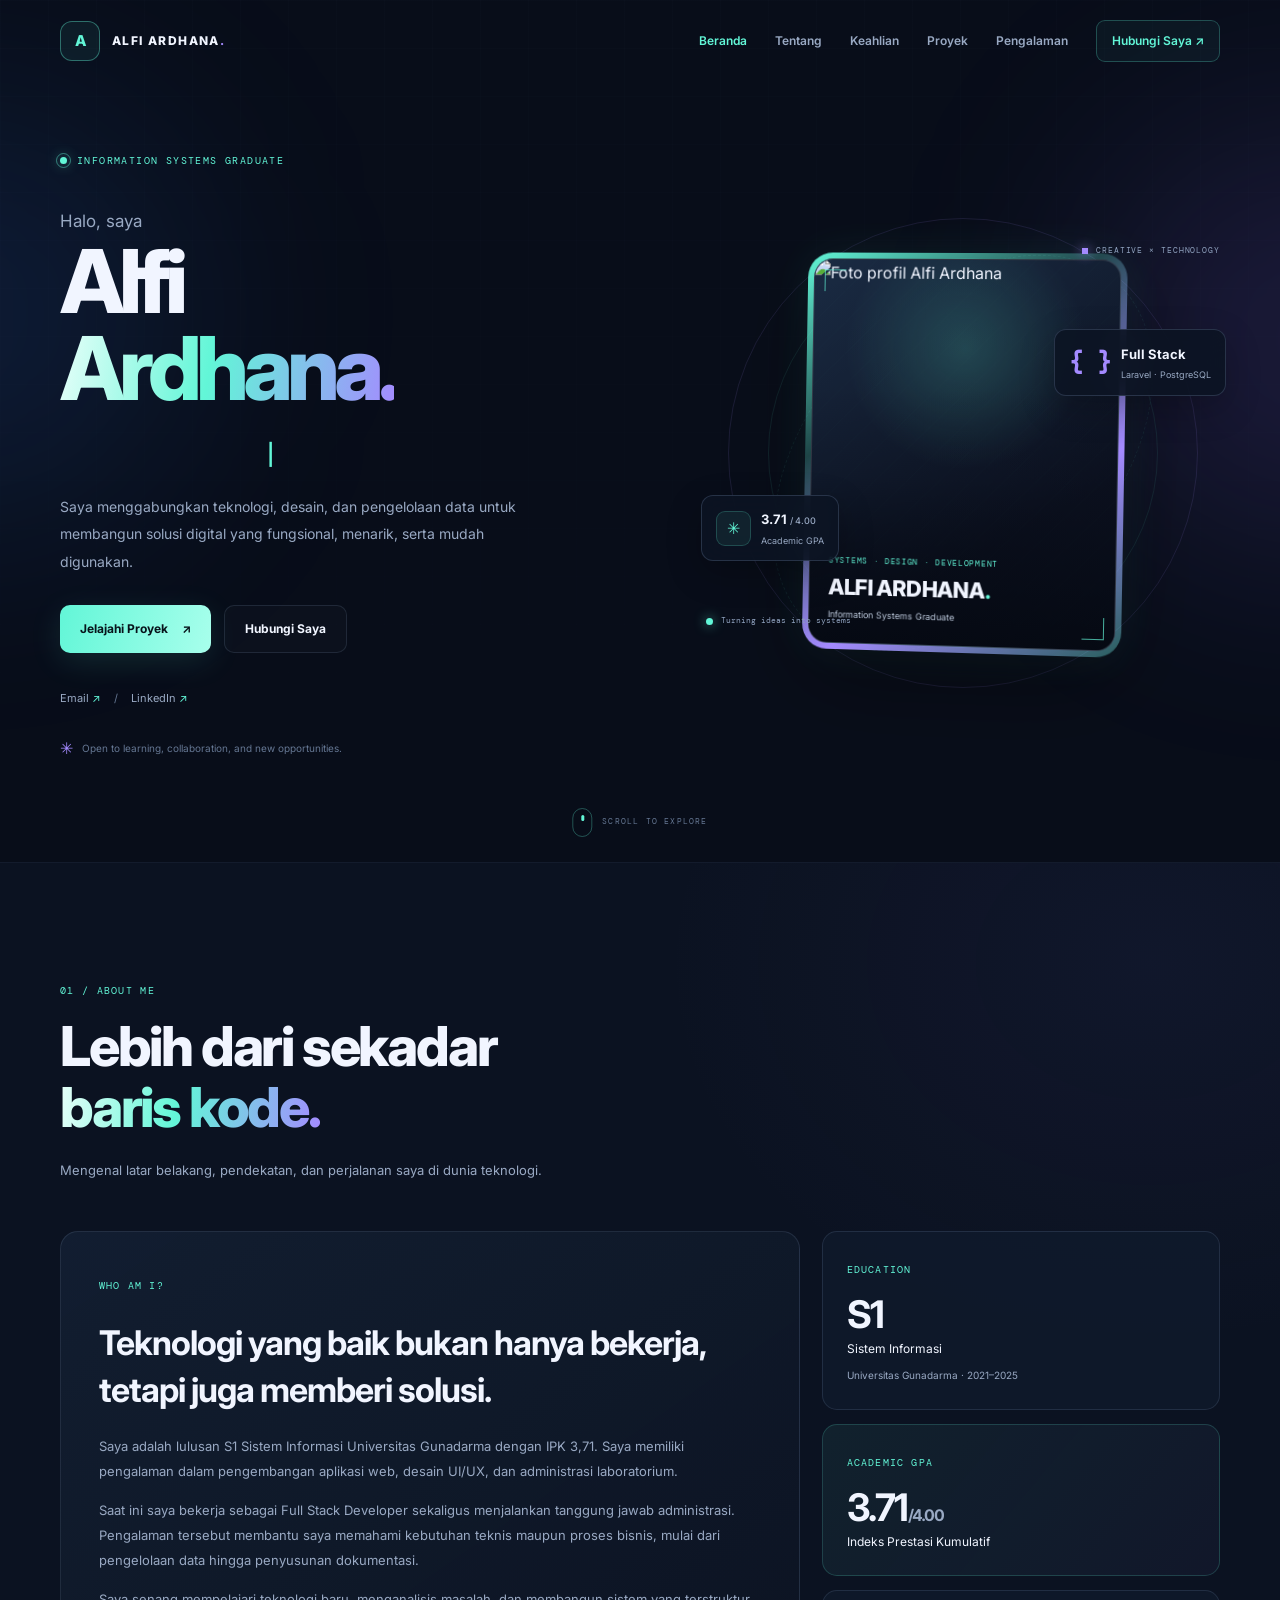
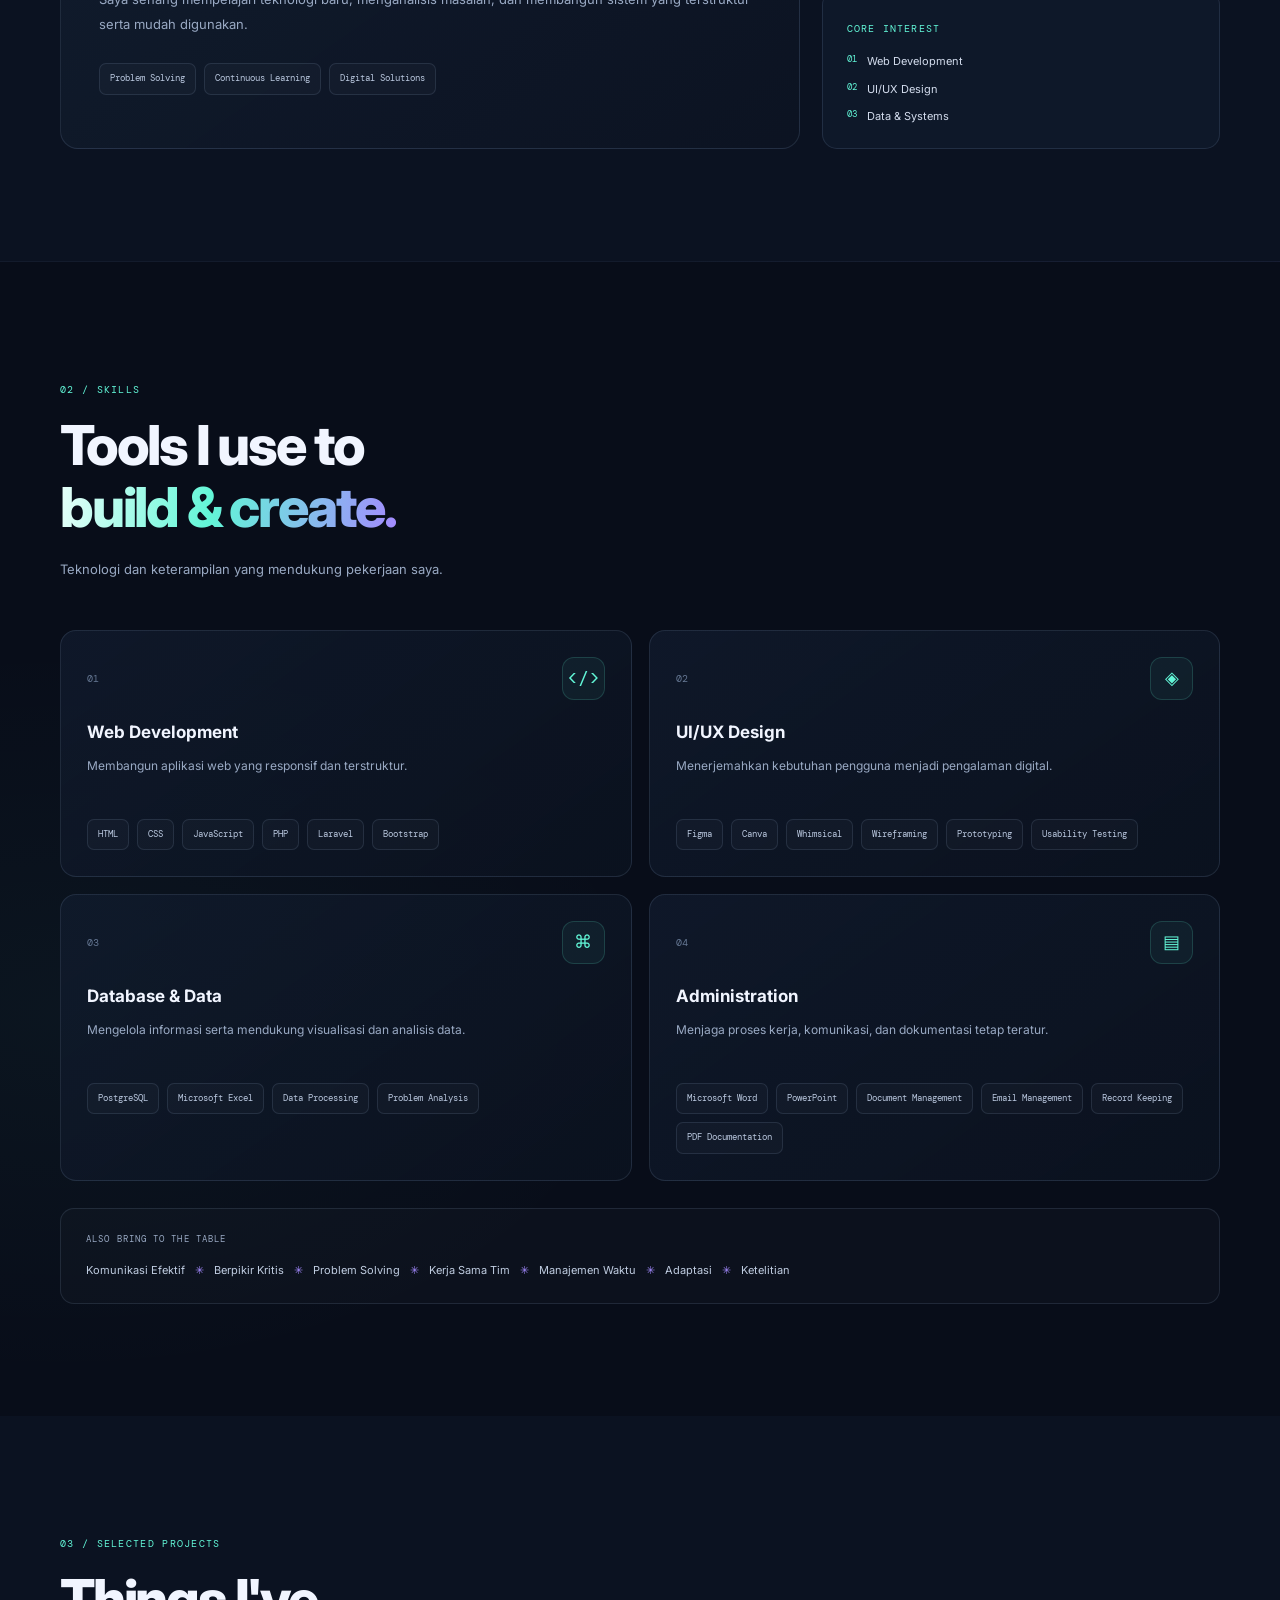
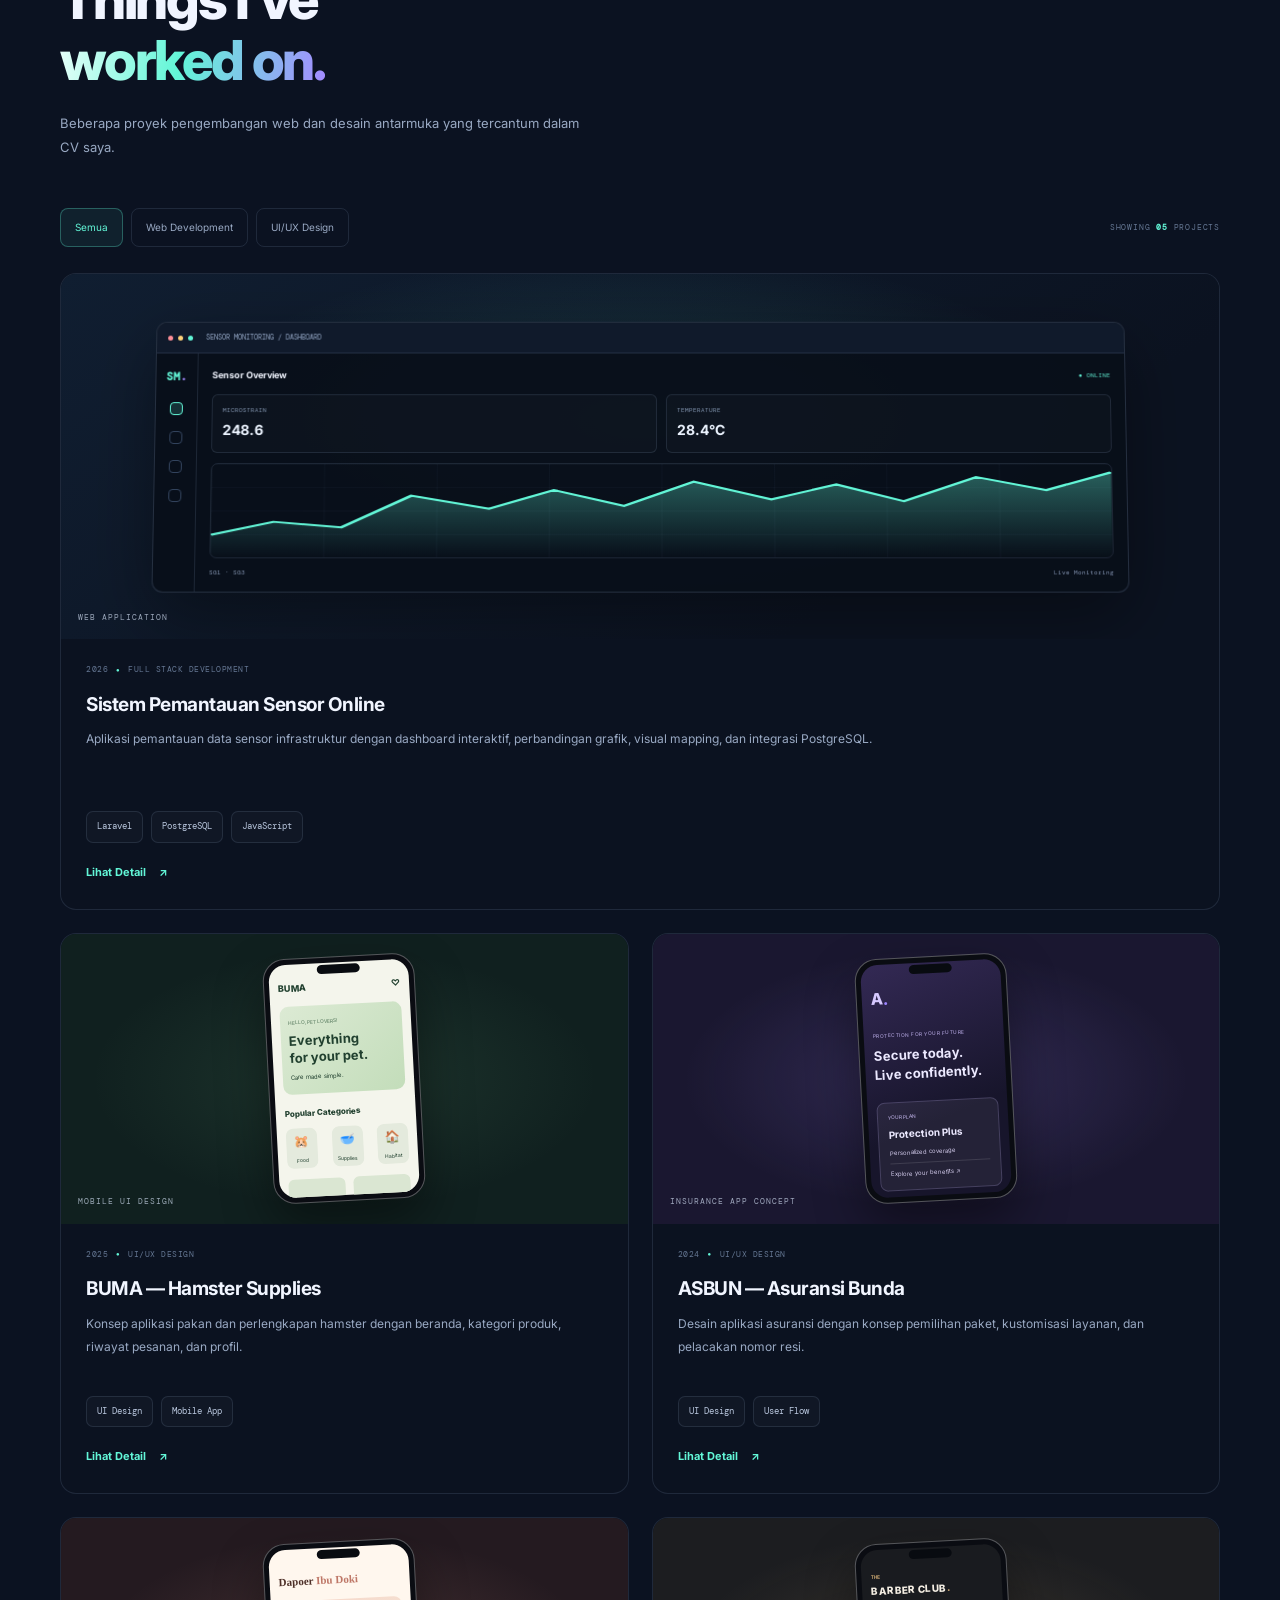
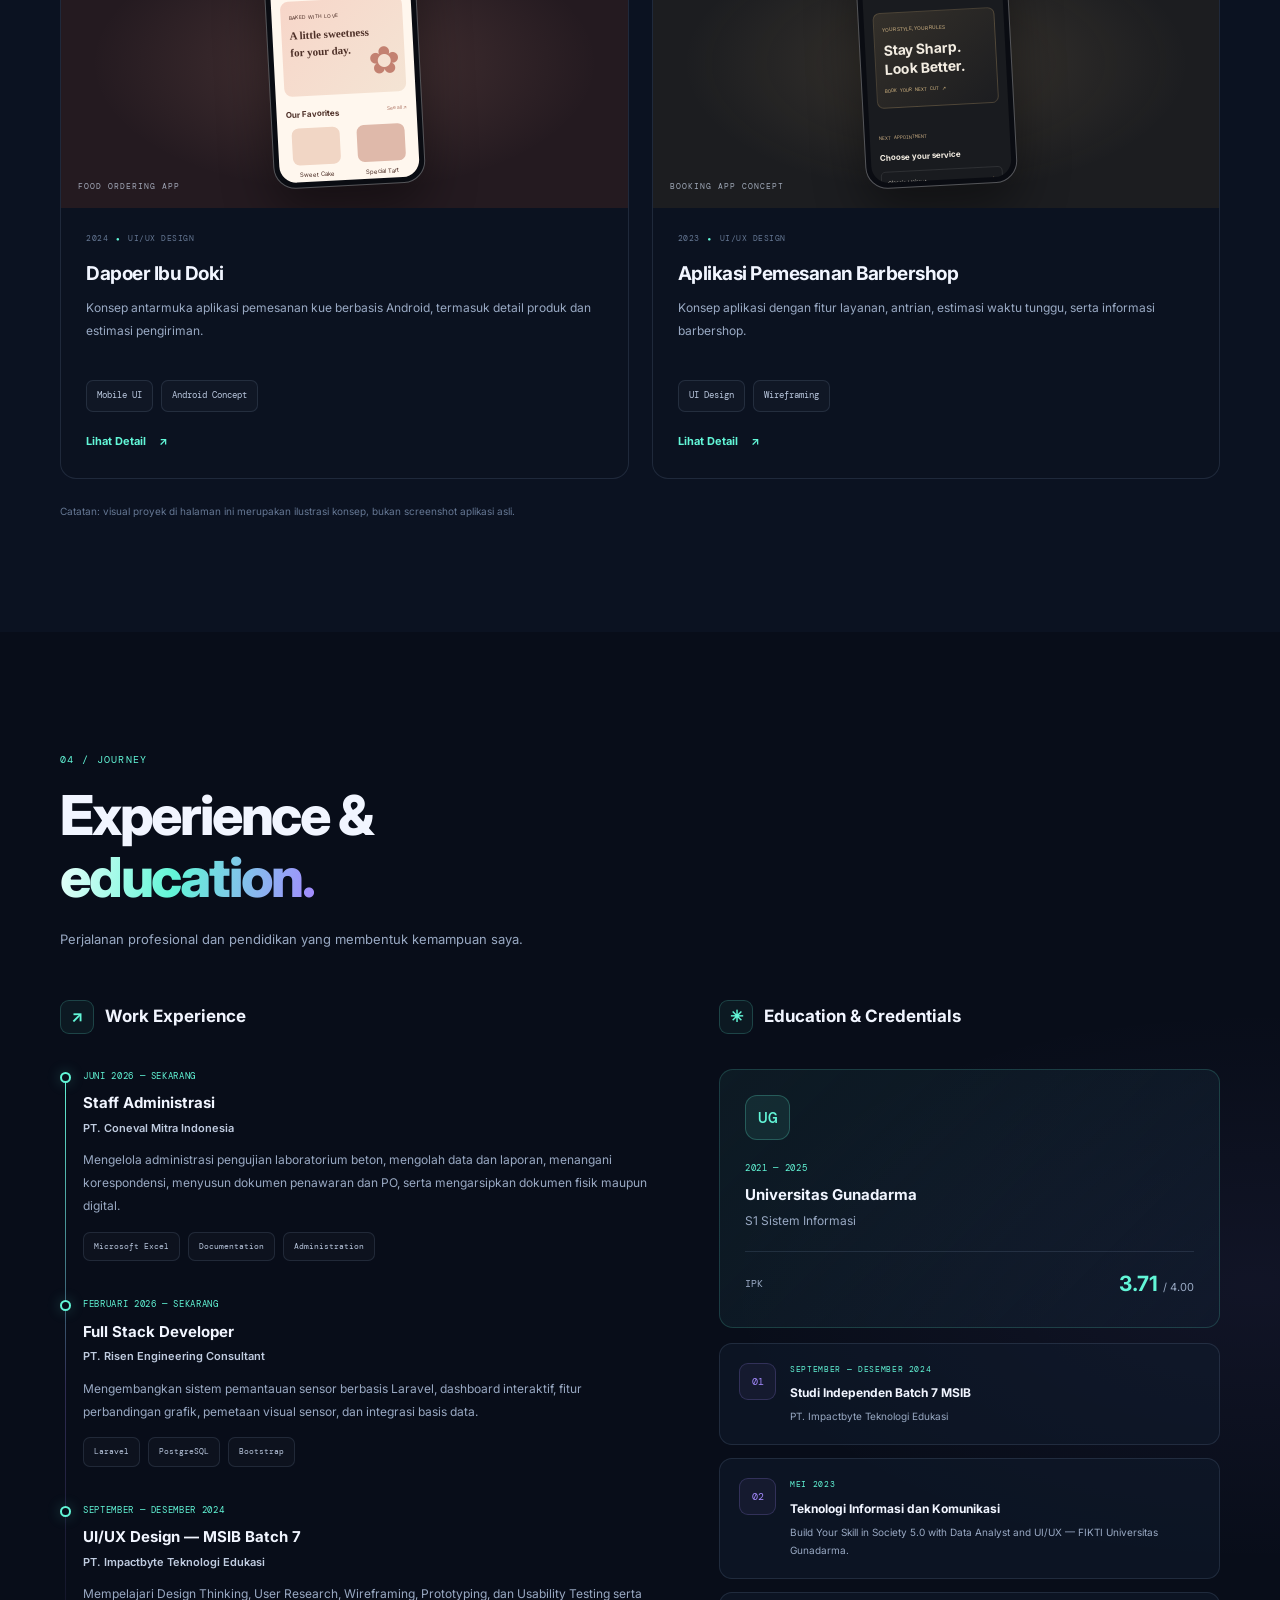
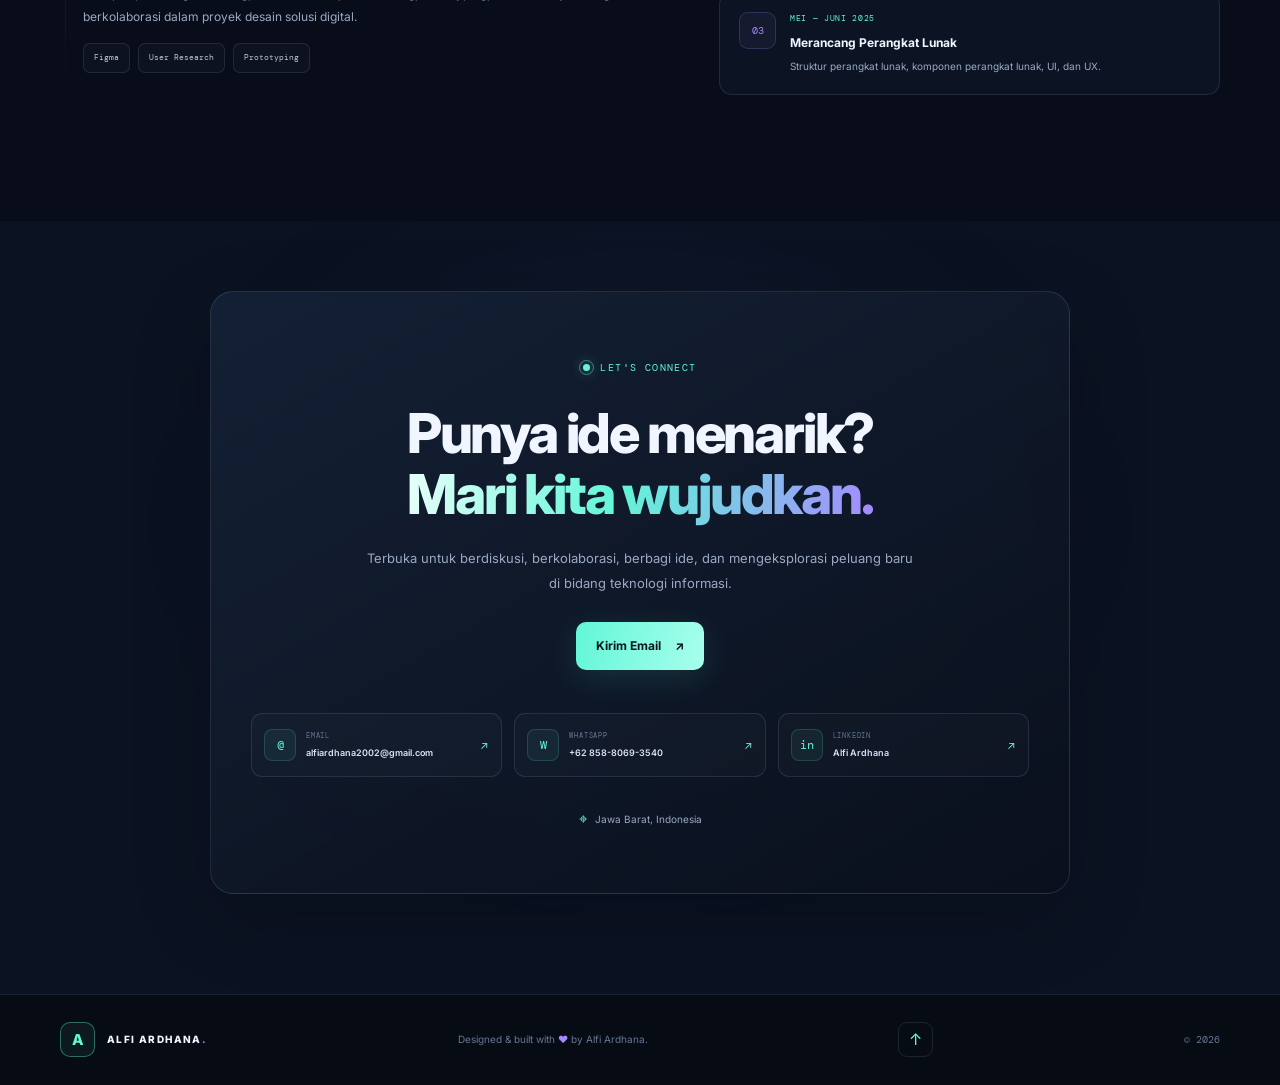
==== index.html @ 9b451cb2 "Add files via upload" ====
<!DOCTYPE html>
<html lang="id">
<head>
  <meta charset="UTF-8">
  <meta name="viewport" content="width=device-width, initial-scale=1.0">
  <meta name="theme-color" content="#080d19">
  <meta name="description" content="Portofolio Alfi Ardhana — Full Stack Developer, UI/UX Designer, dan lulusan Sistem Informasi Universitas Gunadarma.">

  <title>Alfi Ardhana | Portfolio</title>

  <link rel="preconnect" href="https://fonts.googleapis.com">
  <link rel="preconnect" href="https://fonts.gstatic.com" crossorigin>
  <link href="https://fonts.googleapis.com/css2?family=DM+Mono:wght@400;500&family=Inter:wght@400;500;600;700;800&display=swap" rel="stylesheet">

  <link rel="stylesheet" href="style.css">
  <script src="script.js" defer></script>
</head>

<body>

  <div class="scroll-progress" id="scrollProgress"></div>

  <!-- NAVIGATION -->
  <header class="site-header">
    <div class="container nav-container">

      <a href="#home" class="brand" aria-label="Alfi Ardhana, beranda">
        <span class="brand-mark">A</span>
        <span class="brand-name">ALFI ARDHANA<span class="brand-dot">.</span></span>
      </a>

      <button
        type="button"
        class="menu-toggle"
        id="menuToggle"
        aria-label="Buka menu navigasi"
        aria-expanded="false"
        aria-controls="navLinks"
      >
        <span></span>
        <span></span>
        <span></span>
      </button>

      <nav class="nav-links" id="navLinks" aria-label="Navigasi utama">
        <a href="#home" class="active">Beranda</a>
        <a href="#about">Tentang</a>
        <a href="#skills">Keahlian</a>
        <a href="#projects">Proyek</a>
        <a href="#experience">Pengalaman</a>
        <a href="#contact" class="nav-contact">Hubungi Saya ↗</a>
      </nav>

    </div>
  </header>

  <main>

    <!-- HERO -->
    <section class="hero section" id="home">
      <div class="hero-grid-bg"></div>
      <div class="hero-glow hero-glow-one"></div>
      <div class="hero-glow hero-glow-two"></div>

      <div class="container hero-container">

        <div class="hero-copy reveal">

          <div class="eyebrow">
            <span class="status-dot"></span>
            <span>INFORMATION SYSTEMS GRADUATE</span>
          </div>

          <p class="hero-greeting">Halo, saya</p>

          <h1>
            Alfi<br>
            <span class="gradient-text">Ardhana.</span>
          </h1>

          <h2 class="hero-role">
            <span id="roleText">Full Stack Developer</span>
            <span class="typing-cursor">|</span>
          </h2>

          <p class="hero-description">
            Saya menggabungkan teknologi, desain, dan pengelolaan data
            untuk membangun solusi digital yang fungsional, menarik,
            serta mudah digunakan.
          </p>

          <div class="hero-actions">
            <a href="#projects" class="btn btn-primary">
              Jelajahi Proyek <span>↗</span>
            </a>

            <a href="#contact" class="btn btn-secondary">
              Hubungi Saya
            </a>
          </div>

          <div class="hero-socials">
            <a href="mailto:alfiardhana2002@gmail.com">
              Email <span>↗</span>
            </a>

            <span class="social-divider">/</span>

            <a href="https://www.linkedin.com/in/alfi-ardhana-4084b1185/"
               target="_blank" rel="noopener noreferrer">
              LinkedIn <span>↗</span>
            </a>
          </div>

          <p class="hero-note">
            <span class="note-icon">✳</span>
            Open to learning, collaboration, and new opportunities.
          </p>

        </div>

        <!-- FOTO PROFIL -->
        <div class="hero-visual reveal reveal-delay">

          <div class="orbit orbit-one"></div>
          <div class="orbit orbit-two"></div>
          <div class="orbit orbit-three"></div>

          <div class="visual-label label-top">
            <span class="label-square"></span>
            CREATIVE × TECHNOLOGY
          </div>

          
<div class="profile-photo-frame">
  <div class="profile-photo-stage">

    <img
      src="images/alfi.png"
      alt="Foto profil Alfi Ardhana"
      class="profile-photo"
      id="profilePhoto"
    >

    <div class="photo-grid-overlay"></div>
    <div class="photo-shade"></div>

    <div class="photo-caption">
      <span class="photo-kicker">
        SYSTEMS · DESIGN · DEVELOPMENT
      </span>

      <h2>ALFI ARDHANA<span>.</span></h2>
      <p>Information Systems Graduate</p>
    </div>

    <div class="photo-corner corner-top-left"></div>
    <div class="photo-corner corner-bottom-right"></div>

  </div>
</div>


          <div class="floating-card card-gpa">
            <span class="floating-icon">✳</span>
            <div>
              <strong>3.71 <small>/ 4.00</small></strong>
              <span>Academic GPA</span>
            </div>
          </div>

          <div class="floating-card card-tech">
            <span class="code-icon">{ }</span>
            <div>
              <strong>Full Stack</strong>
              <span>Laravel · PostgreSQL</span>
            </div>
          </div>

          <div class="visual-label label-bottom">
            <span class="pulse-ring"></span>
            Turning ideas into systems
          </div>


        </div>

      </div>

      <a href="#about" class="scroll-indicator" aria-label="Gulir ke bagian tentang saya">
        <span></span>
        SCROLL TO EXPLORE
      </a>
    </section>

    <!-- ABOUT -->
    <section class="section section-about" id="about">
      <div class="container">

        <div class="section-heading reveal">
          <span class="section-index">01 / ABOUT ME</span>
          <h2>Lebih dari sekadar<br><span class="gradient-text">baris kode.</span></h2>
          <p>Mengenal latar belakang, pendekatan, dan perjalanan saya di dunia teknologi.</p>
        </div>

        <div class="about-grid">

          <article class="about-main glass-card reveal">
            <span class="card-overline">WHO AM I?</span>

            <h3>
              Teknologi yang baik bukan hanya bekerja,
              tetapi juga memberi solusi.
            </h3>

            <p>
              Saya adalah lulusan S1 Sistem Informasi Universitas Gunadarma
              dengan IPK 3,71. Saya memiliki pengalaman dalam pengembangan
              aplikasi web, desain UI/UX, dan administrasi laboratorium.
            </p>

            <p>
              Saat ini saya bekerja sebagai Full Stack Developer sekaligus
              menjalankan tanggung jawab administrasi. Pengalaman tersebut
              membantu saya memahami kebutuhan teknis maupun proses bisnis,
              mulai dari pengelolaan data hingga penyusunan dokumentasi.
            </p>

            <p>
              Saya senang mempelajari teknologi baru, menganalisis masalah,
              dan membangun sistem yang terstruktur serta mudah digunakan.
            </p>

            <div class="about-tags">
              <span>Problem Solving</span>
              <span>Continuous Learning</span>
              <span>Digital Solutions</span>
            </div>
          </article>

          <div class="about-side">

            <article class="stat-card reveal">
              <span class="stat-label">EDUCATION</span>
              <strong>S1</strong>
              <p>Sistem Informasi</p>
              <small>Universitas Gunadarma · 2021–2025</small>
            </article>

            <article class="stat-card stat-card-accent reveal">
              <span class="stat-label">ACADEMIC GPA</span>
              <strong>3.71<span>/4.00</span></strong>
              <p>Indeks Prestasi Kumulatif</p>
            </article>

            <article class="stat-card reveal">
              <span class="stat-label">CORE INTEREST</span>
              <div class="interest-list">
                <span><i>01</i> Web Development</span>
                <span><i>02</i> UI/UX Design</span>
                <span><i>03</i> Data & Systems</span>
              </div>
            </article>

          </div>
        </div>
      </div>
    </section>

    <!-- SKILLS -->
    <section class="section section-skills" id="skills">
      <div class="container">

        <div class="section-heading reveal">
          <span class="section-index">02 / SKILLS</span>
          <h2>Tools I use to<br><span class="gradient-text">build & create.</span></h2>
          <p>Teknologi dan keterampilan yang mendukung pekerjaan saya.</p>
        </div>

        <div class="skills-grid">

          <article class="skill-card reveal">
            <div class="skill-card-top">
              <span class="skill-number">01</span>
              <span class="skill-symbol">&lt;/&gt;</span>
            </div>
            <h3>Web Development</h3>
            <p>Membangun aplikasi web yang responsif dan terstruktur.</p>
            <div class="tech-list">
              <span>HTML</span>
              <span>CSS</span>
              <span>JavaScript</span>
              <span>PHP</span>
              <span>Laravel</span>
              <span>Bootstrap</span>
            </div>
          </article>

          <article class="skill-card reveal">
            <div class="skill-card-top">
              <span class="skill-number">02</span>
              <span class="skill-symbol">◈</span>
            </div>
            <h3>UI/UX Design</h3>
            <p>Menerjemahkan kebutuhan pengguna menjadi pengalaman digital.</p>
            <div class="tech-list">
              <span>Figma</span>
              <span>Canva</span>
              <span>Whimsical</span>
              <span>Wireframing</span>
              <span>Prototyping</span>
              <span>Usability Testing</span>
            </div>
          </article>

          <article class="skill-card reveal">
            <div class="skill-card-top">
              <span class="skill-number">03</span>
              <span class="skill-symbol">⌘</span>
            </div>
            <h3>Database & Data</h3>
            <p>Mengelola informasi serta mendukung visualisasi dan analisis data.</p>
            <div class="tech-list">
              <span>PostgreSQL</span>
              <span>Microsoft Excel</span>
              <span>Data Processing</span>
              <span>Problem Analysis</span>
            </div>
          </article>

          <article class="skill-card reveal">
            <div class="skill-card-top">
              <span class="skill-number">04</span>
              <span class="skill-symbol">▤</span>
            </div>
            <h3>Administration</h3>
            <p>Menjaga proses kerja, komunikasi, dan dokumentasi tetap teratur.</p>
            <div class="tech-list">
              <span>Microsoft Word</span>
              <span>PowerPoint</span>
              <span>Document Management</span>
              <span>Email Management</span>
              <span>Record Keeping</span>
              <span>PDF Documentation</span>
            </div>
          </article>

        </div>

        <div class="soft-skills reveal">
          <span class="soft-skills-label">ALSO BRING TO THE TABLE</span>
          <div>
            <span>Komunikasi Efektif</span>
            <span>Berpikir Kritis</span>
            <span>Problem Solving</span>
            <span>Kerja Sama Tim</span>
            <span>Manajemen Waktu</span>
            <span>Adaptasi</span>
            <span>Ketelitian</span>
          </div>
        </div>

      </div>
    </section>

    <!-- PROJECTS -->
    <section class="section section-projects" id="projects">
      <div class="container">

        <div class="section-heading reveal">
          <span class="section-index">03 / SELECTED PROJECTS</span>
          <h2>Things I've<br><span class="gradient-text">worked on.</span></h2>
          <p>Beberapa proyek pengembangan web dan desain antarmuka yang tercantum dalam CV saya.</p>
        </div>

        <div class="project-toolbar reveal">
          <div class="filter-buttons" role="group" aria-label="Filter proyek">
            <button type="button" class="filter-btn active" data-filter="all" aria-pressed="true">Semua</button>
            <button type="button" class="filter-btn" data-filter="web" aria-pressed="false">Web Development</button>
            <button type="button" class="filter-btn" data-filter="uiux" aria-pressed="false">UI/UX Design</button>
          </div>

          <span class="project-counter">
            SHOWING <strong id="visibleCount">05</strong> PROJECTS
          </span>
        </div>

        <div class="projects-grid" id="projectsGrid">

          <!-- PROJECT 1 -->
          <article class="project-card project-featured reveal" data-category="web">
            <div class="project-visual sensor-visual">
              <div class="visual-window">
                <div class="window-header">
                  <span></span><span></span><span></span>
                  <small>SENSOR MONITORING / DASHBOARD</small>
                </div>

                <div class="dashboard-preview">
                  <div class="dashboard-sidebar">
                    <b>SM<span>.</span></b>
                    <i class="side-active"></i>
                    <i></i><i></i><i></i>
                  </div>

                  <div class="dashboard-content">
                    <div class="dashboard-title">
                      <span>Sensor Overview</span>
                      <i>● ONLINE</i>
                    </div>

                    <div class="mini-stat-grid">
                      <div><small>MICROSTRAIN</small><b>248.6</b></div>
                      <div><small>TEMPERATURE</small><b>28.4°C</b></div>
                    </div>

                    <div class="chart-panel">
                      <div class="chart-lines"></div>
                      <svg viewBox="0 0 360 100" preserveAspectRatio="none" aria-label="Ilustrasi grafik sensor">
                        <defs>
                          <linearGradient id="chartGradient" x1="0" y1="0" x2="0" y2="1">
                            <stop offset="0%" stop-color="#62f6d7" stop-opacity=".35"/>
                            <stop offset="100%" stop-color="#62f6d7" stop-opacity="0"/>
                          </linearGradient>
                        </defs>
                        <path d="M0 76 L25 62 L52 68 L80 34 L111 48 L137 28 L165 45 L193 19 L224 38 L250 22 L277 40 L306 14 L334 28 L360 9 L360 100 L0 100 Z" fill="url(#chartGradient)"/>
                        <path d="M0 76 L25 62 L52 68 L80 34 L111 48 L137 28 L165 45 L193 19 L224 38 L250 22 L277 40 L306 14 L334 28 L360 9" fill="none" stroke="#62f6d7" stroke-width="2"/>
                      </svg>
                    </div>

                    <div class="dashboard-bottom">
                      <span>SG1 · SG3</span>
                      <span>Live Monitoring</span>
                    </div>
                  </div>
                </div>
              </div>

              <span class="project-visual-label">WEB APPLICATION</span>
            </div>

            <div class="project-info">
              <div class="project-meta">
                <span>2026</span>
                <span class="meta-dot">●</span>
                <span>FULL STACK DEVELOPMENT</span>
              </div>

              <h3>Sistem Pemantauan Sensor Online</h3>

              <p>
                Aplikasi pemantauan data sensor infrastruktur dengan
                dashboard interaktif, perbandingan grafik, visual mapping,
                dan integrasi PostgreSQL.
              </p>

              <div class="project-tech">
                <span>Laravel</span>
                <span>PostgreSQL</span>
                <span>JavaScript</span>
              </div>

              <button type="button" class="project-open" data-open-project="sensor">
                Lihat Detail <span>↗</span>
              </button>
            </div>
          </article>

          <!-- PROJECT 2 -->
          <article class="project-card reveal" data-category="uiux">
            <div class="project-visual buma-visual">
              <div class="phone-mockup">
                <div class="phone-notch"></div>
                <div class="phone-screen buma-screen">
                  <div class="app-topline"><span>BUMA</span><span>♡</span></div>
                  <div class="pet-banner">
                    <small>HELLO, PET LOVERS!</small>
                    <strong>Everything<br>for your pet.</strong>
                    <span>Care made simple.</span>
                  </div>
                  <small class="phone-section-title">Popular Categories</small>
                  <div class="pet-categories">
                    <span>🐹<small>Food</small></span>
                    <span>🥣<small>Supplies</small></span>
                    <span>🏠<small>Habitat</small></span>
                  </div>
                  <div class="product-mini-grid">
                    <span></span><span></span>
                  </div>
                </div>
              </div>
              <span class="project-visual-label">MOBILE UI DESIGN</span>
            </div>

            <div class="project-info">
              <div class="project-meta">
                <span>2025</span><span class="meta-dot">●</span><span>UI/UX DESIGN</span>
              </div>

              <h3>BUMA — Hamster Supplies</h3>

              <p>
                Konsep aplikasi pakan dan perlengkapan hamster dengan
                beranda, kategori produk, riwayat pesanan, dan profil.
              </p>

              <div class="project-tech">
                <span>UI Design</span><span>Mobile App</span>
              </div>

              <button type="button" class="project-open" data-open-project="buma">
                Lihat Detail <span>↗</span>
              </button>
            </div>
          </article>

          <!-- PROJECT 3 -->
          <article class="project-card reveal" data-category="uiux">
            <div class="project-visual asbun-visual">
              <div class="phone-mockup">
                <div class="phone-notch"></div>
                <div class="phone-screen asbun-screen">
                  <div class="insurance-mark">A<span>.</span></div>
                  <div class="insurance-intro">
                    <small>PROTECTION FOR YOUR FUTURE</small>
                    <strong>Secure today.<br>Live confidently.</strong>
                  </div>
                  <div class="insurance-plan">
                    <small>YOUR PLAN</small>
                    <strong>Protection Plus</strong>
                    <span>Personalized coverage</span>
                    <div class="plan-line"></div>
                    <span>Explore your benefits ↗</span>
                  </div>
                  <div class="insurance-progress">
                    <span></span><span></span><span></span>
                  </div>
                </div>
              </div>
              <span class="project-visual-label">INSURANCE APP CONCEPT</span>
            </div>

            <div class="project-info">
              <div class="project-meta">
                <span>2024</span><span class="meta-dot">●</span><span>UI/UX DESIGN</span>
              </div>

              <h3>ASBUN — Asuransi Bunda</h3>

              <p>
                Desain aplikasi asuransi dengan konsep pemilihan paket,
                kustomisasi layanan, dan pelacakan nomor resi.
              </p>

              <div class="project-tech">
                <span>UI Design</span><span>User Flow</span>
              </div>

              <button type="button" class="project-open" data-open-project="asbun">
                Lihat Detail <span>↗</span>
              </button>
            </div>
          </article>

          <!-- PROJECT 4 -->
          <article class="project-card reveal" data-category="uiux">
            <div class="project-visual dapoer-visual">
              <div class="phone-mockup">
                <div class="phone-notch"></div>
                <div class="phone-screen dapoer-screen">
                  <div class="dapoer-brand">Dapoer <span>Ibu Doki</span></div>
                  <div class="cake-banner">
                    <span>BAKED WITH LOVE</span>
                    <strong>A little sweetness<br>for your day.</strong>
                    <div class="cake-illustration">✿</div>
                  </div>
                  <div class="cake-menu-header"><b>Our Favorites</b><small>See all ↗</small></div>
                  <div class="cake-products">
                    <div><span class="cake-shape cake-one"></span><small>Sweet Cake</small></div>
                    <div><span class="cake-shape cake-two"></span><small>Special Tart</small></div>
                  </div>
                </div>
              </div>
              <span class="project-visual-label">FOOD ORDERING APP</span>
            </div>

            <div class="project-info">
              <div class="project-meta">
                <span>2024</span><span class="meta-dot">●</span><span>UI/UX DESIGN</span>
              </div>

              <h3>Dapoer Ibu Doki</h3>

              <p>
                Konsep antarmuka aplikasi pemesanan kue berbasis Android,
                termasuk detail produk dan estimasi pengiriman.
              </p>

              <div class="project-tech">
                <span>Mobile UI</span><span>Android Concept</span>
              </div>

              <button type="button" class="project-open" data-open-project="dapoer">
                Lihat Detail <span>↗</span>
              </button>
            </div>
          </article>

          <!-- PROJECT 5 -->
          <article class="project-card reveal" data-category="uiux">
            <div class="project-visual barber-visual">
              <div class="phone-mockup">
                <div class="phone-notch"></div>
                <div class="phone-screen barber-screen">
                  <div class="barber-brand"><span>THE</span> BARBER CLUB<span>.</span></div>
                  <div class="barber-hero">
                    <small>YOUR STYLE, YOUR RULES</small>
                    <strong>Stay Sharp.<br>Look Better.</strong>
                    <span>BOOK YOUR NEXT CUT ↗</span>
                  </div>
                  <div class="barber-booking">
                    <span>NEXT APPOINTMENT</span>
                    <strong>Choose your service</strong>
                    <div class="booking-row"><span>Classic Haircut</span><b>›</b></div>
                    <div class="booking-row"><span>Premium Cut</span><b>›</b></div>
                  </div>
                </div>
              </div>
              <span class="project-visual-label">BOOKING APP CONCEPT</span>
            </div>

            <div class="project-info">
              <div class="project-meta">
                <span>2023</span><span class="meta-dot">●</span><span>UI/UX DESIGN</span>
              </div>

              <h3>Aplikasi Pemesanan Barbershop</h3>

              <p>
                Konsep aplikasi dengan fitur layanan, antrian,
                estimasi waktu tunggu, serta informasi barbershop.
              </p>

              <div class="project-tech">
                <span>UI Design</span><span>Wireframing</span>
              </div>

              <button type="button" class="project-open" data-open-project="barbershop">
                Lihat Detail <span>↗</span>
              </button>
            </div>
          </article>

        </div>

        <p class="project-disclaimer">
          Catatan: visual proyek di halaman ini merupakan ilustrasi konsep,
          bukan screenshot aplikasi asli.
        </p>

      </div>
    </section>

    <!-- EXPERIENCE -->
    <section class="section section-experience" id="experience">
      <div class="container">

        <div class="section-heading reveal">
          <span class="section-index">04 / JOURNEY</span>
          <h2>Experience &<br><span class="gradient-text">education.</span></h2>
          <p>Perjalanan profesional dan pendidikan yang membentuk kemampuan saya.</p>
        </div>

        <div class="journey-grid">

          <div class="journey-column">
            <h3 class="journey-heading"><span>↗</span> Work Experience</h3>

            <div class="timeline">

              <article class="timeline-item reveal">
                <div class="timeline-marker"></div>
                <div class="timeline-meta">JUNI 2026 — SEKARANG</div>
                <h4>Staff Administrasi</h4>
                <h5>PT. Coneval Mitra Indonesia</h5>
                <p>
                  Mengelola administrasi pengujian laboratorium beton,
                  mengolah data dan laporan, menangani korespondensi,
                  menyusun dokumen penawaran dan PO, serta mengarsipkan
                  dokumen fisik maupun digital.
                </p>
                <div class="timeline-tags">
                  <span>Microsoft Excel</span>
                  <span>Documentation</span>
                  <span>Administration</span>
                </div>
              </article>

              <article class="timeline-item reveal">
                <div class="timeline-marker"></div>
                <div class="timeline-meta">FEBRUARI 2026 — SEKARANG</div>
                <h4>Full Stack Developer</h4>
                <h5>PT. Risen Engineering Consultant</h5>
                <p>
                  Mengembangkan sistem pemantauan sensor berbasis Laravel,
                  dashboard interaktif, fitur perbandingan grafik,
                  pemetaan visual sensor, dan integrasi basis data.
                </p>
                <div class="timeline-tags">
                  <span>Laravel</span>
                  <span>PostgreSQL</span>
                  <span>Bootstrap</span>
                </div>
              </article>

              <article class="timeline-item reveal">
                <div class="timeline-marker"></div>
                <div class="timeline-meta">SEPTEMBER — DESEMBER 2024</div>
                <h4>UI/UX Design — MSIB Batch 7</h4>
                <h5>PT. Impactbyte Teknologi Edukasi</h5>
                <p>
                  Mempelajari Design Thinking, User Research, Wireframing,
                  Prototyping, dan Usability Testing serta berkolaborasi
                  dalam proyek desain solusi digital.
                </p>
                <div class="timeline-tags">
                  <span>Figma</span>
                  <span>User Research</span>
                  <span>Prototyping</span>
                </div>
              </article>

            </div>
          </div>

          <div class="journey-column">
            <h3 class="journey-heading"><span>✳</span> Education & Credentials</h3>

            <article class="education-card reveal">
              <span class="education-icon">UG</span>
              <div class="timeline-meta">2021 — 2025</div>
              <h4>Universitas Gunadarma</h4>
              <p>S1 Sistem Informasi</p>
              <div class="education-gpa">
                <span>IPK</span>
                <strong>3.71 <small>/ 4.00</small></strong>
              </div>
            </article>

            <article class="credential-card reveal">
              <span class="credential-icon">01</span>
              <div>
                <div class="timeline-meta">SEPTEMBER — DESEMBER 2024</div>
                <h4>Studi Independen Batch 7 MSIB</h4>
                <p>PT. Impactbyte Teknologi Edukasi</p>
              </div>
            </article>

            <article class="credential-card reveal">
              <span class="credential-icon">02</span>
              <div>
                <div class="timeline-meta">MEI 2023</div>
                <h4>Teknologi Informasi dan Komunikasi</h4>
                <p>Build Your Skill in Society 5.0 with Data Analyst and UI/UX — FIKTI Universitas Gunadarma.</p>
              </div>
            </article>

            <article class="credential-card reveal">
              <span class="credential-icon">03</span>
              <div>
                <div class="timeline-meta">MEI — JUNI 2025</div>
                <h4>Merancang Perangkat Lunak</h4>
                <p>Struktur perangkat lunak, komponen perangkat lunak, UI, dan UX.</p>
              </div>
            </article>

          </div>
        </div>
      </div>
    </section>

    <!-- CONTACT -->
    <section class="section section-contact" id="contact">
      <div class="contact-glow"></div>

      <div class="container">

        <div class="contact-panel reveal">

          <div class="contact-overline">
            <span class="status-dot"></span>
            LET'S CONNECT
          </div>

          <h2>
            Punya ide menarik?<br>
            <span class="gradient-text">Mari kita wujudkan.</span>
          </h2>

          <p>
            Terbuka untuk berdiskusi, berkolaborasi, berbagi ide,
            dan mengeksplorasi peluang baru di bidang teknologi informasi.
          </p>

          <a href="mailto:alfiardhana2002@gmail.com" class="btn btn-primary contact-main-btn">
            Kirim Email <span>↗</span>
          </a>

          <div class="contact-details">

            <a href="mailto:alfiardhana2002@gmail.com" class="contact-item">
              <span class="contact-icon">@</span>
              <span>
                <small>EMAIL</small>
                <strong>alfiardhana2002@gmail.com</strong>
              </span>
              <span class="contact-arrow">↗</span>
            </a>

            <a href="https://wa.me/6285880693540"
               target="_blank"
               rel="noopener noreferrer"
               class="contact-item">
              <span class="contact-icon">W</span>
              <span>
                <small>WHATSAPP</small>
                <strong>+62 858-8069-3540</strong>
              </span>
              <span class="contact-arrow">↗</span>
            </a>

            <a href="https://www.linkedin.com/in/alfi-ardhana-4084b1185/"
               target="_blank"
               rel="noopener noreferrer"
               class="contact-item">
              <span class="contact-icon">in</span>
              <span>
                <small>LINKEDIN</small>
                <strong>Alfi Ardhana</strong>
              </span>
              <span class="contact-arrow">↗</span>
            </a>

          </div>

          <div class="contact-location">
            <span>⌖</span> Jawa Barat, Indonesia
          </div>

        </div>

      </div>
    </section>

  </main>

  <!-- FOOTER -->
  <footer class="site-footer">
    <div class="container footer-content">

      <a href="#home" class="brand footer-brand">
        <span class="brand-mark">A</span>
        <span class="brand-name">ALFI ARDHANA<span class="brand-dot">.</span></span>
      </a>

      <p>Designed & built with <span>♥</span> by Alfi Ardhana.</p>

      <a href="#home" class="back-to-top" aria-label="Kembali ke atas">↑</a>

      <span class="footer-year">© <span id="currentYear"></span></span>

    </div>
  </footer>

  <!-- PROJECT DETAIL DIALOG -->
  <dialog class="project-dialog" id="projectDialog">
    <div class="dialog-inner">

      <button type="button" class="dialog-close" id="dialogClose" aria-label="Tutup detail proyek">
        &times;
      </button>

      <span class="section-index" id="dialogCategory">PROJECT DETAIL</span>

      <h2 id="dialogTitle">Nama Proyek</h2>

      <p class="dialog-description" id="dialogDescription"></p>

      <h3>Kontribusi & Fitur</h3>
      <ul id="dialogContributions"></ul>

      <h3>Teknologi & Tools</h3>
      <div class="project-tech dialog-tech" id="dialogTech"></div>

      <p class="dialog-note">
        Deskripsi berdasarkan informasi proyek yang tercantum di CV.
      </p>

    </div>
  </dialog>

  <!-- NOTIFICATION -->
  <div class="toast" id="toast" role="status" aria-live="polite"></div>

</body>
</html>
---- style.css ----
/* =========================================
   ALFI ARDHANA PORTFOLIO
   Main stylesheet
   ========================================= */

:root {
  --bg: #080d19;
  --bg-soft: #0b1221;
  --surface: #101a2c;
  --surface-light: #142238;
  --line: rgba(157, 180, 220, 0.14);
  --text: #f1f5ff;
  --muted: #99a9c3;
  --muted-dark: #657793;
  --cyan: #62f6d7;
  --purple: #a48aff;
  --blue: #6e9bff;
  --font: "Inter", Arial, sans-serif;
  --mono: "DM Mono", monospace;
  --container: 1160px;
}

* {
  box-sizing: border-box;
  margin: 0;
  padding: 0;
}

html {
  scroll-behavior: smooth;
  scroll-padding-top: 90px;
}

body {
  font-family: var(--font);
  color: var(--text);
  background: var(--bg);
  line-height: 1.7;
  overflow-x: hidden;
}

body.modal-open {
  overflow: hidden;
}

button,
input,
textarea {
  font: inherit;
}

button,
a {
  -webkit-tap-highlight-color: transparent;
}

button {
  color: inherit;
}

a {
  color: inherit;
  text-decoration: none;
}

button:focus-visible,
a:focus-visible,
input:focus-visible {
  outline: 2px solid var(--cyan);
  outline-offset: 4px;
}

img {
  max-width: 100%;
}

::selection {
  color: var(--bg);
  background: var(--cyan);
}

.container {
  width: min(var(--container), calc(100% - 48px));
  margin-inline: auto;
}

.section {
  position: relative;
  padding: 112px 0;
}

.gradient-text {
  color: var(--cyan);
  background: linear-gradient(
    100deg,
    #e9fffa 0%,
    var(--cyan) 45%,
    var(--purple) 100%
  );
  -webkit-background-clip: text;
  background-clip: text;
  -webkit-text-fill-color: transparent;
}

/* =========================================
   SCROLL PROGRESS
   ========================================= */

.scroll-progress {
  position: fixed;
  z-index: 1001;
  top: 0;
  left: 0;
  width: 0;
  height: 3px;
  background: linear-gradient(90deg, var(--cyan), var(--purple));
  box-shadow: 0 0 14px rgba(98, 246, 215, 0.4);
}

/* =========================================
   HEADER
   ========================================= */

.site-header {
  position: fixed;
  z-index: 1000;
  top: 0;
  right: 0;
  left: 0;
  border-bottom: 1px solid transparent;
  transition: background 0.3s ease, border-color 0.3s ease;
}

.site-header.scrolled {
  background: rgba(8, 13, 25, 0.88);
  border-color: var(--line);
  backdrop-filter: blur(20px);
  -webkit-backdrop-filter: blur(20px);
}

.nav-container {
  display: flex;
  align-items: center;
  justify-content: space-between;
  min-height: 82px;
  gap: 28px;
}

.brand {
  display: inline-flex;
  align-items: center;
  gap: 12px;
  flex-shrink: 0;
}

.brand-mark {
  display: grid;
  place-items: center;
  width: 40px;
  height: 40px;
  border: 1px solid rgba(98, 246, 215, 0.38);
  border-radius: 12px;
  color: var(--cyan);
  font-weight: 800;
  font-size: 15px;
  letter-spacing: -1px;
  background: rgba(98, 246, 215, 0.06);
}

.brand-mark span,
.brand-dot {
  color: var(--purple);
}

.brand-name {
  font-size: 12px;
  font-weight: 800;
  letter-spacing: 1.4px;
}

.nav-links {
  display: flex;
  align-items: center;
  gap: 28px;
}

.nav-links a {
  color: var(--muted);
  font-size: 12px;
  font-weight: 600;
  transition: color 0.25s ease;
}

.nav-links a:hover,
.nav-links a.active {
  color: var(--cyan);
}

.nav-links .nav-contact {
  padding: 10px 15px;
  color: var(--cyan);
  border: 1px solid rgba(98, 246, 215, 0.25);
  border-radius: 9px;
  background: rgba(98, 246, 215, 0.045);
}

.menu-toggle {
  display: none;
  width: 43px;
  height: 43px;
  border: 1px solid var(--line);
  border-radius: 10px;
  background: var(--surface);
  cursor: pointer;
}

.menu-toggle span {
  display: block;
  width: 18px;
  height: 2px;
  margin: 4px auto;
  border-radius: 3px;
  background: var(--cyan);
  transition: transform 0.2s ease;
}

.menu-toggle[aria-expanded="true"] span:first-child {
  transform: translateY(6px) rotate(45deg);
}

.menu-toggle[aria-expanded="true"] span:nth-child(2) {
  opacity: 0;
}

.menu-toggle[aria-expanded="true"] span:last-child {
  transform: translateY(-6px) rotate(-45deg);
}

/* =========================================
   HERO
   ========================================= */

.hero {
  min-height: 760px;
  display: flex;
  align-items: center;
  padding-top: 145px;
  padding-bottom: 100px;
  overflow: hidden;
}

.hero-grid-bg {
  position: absolute;
  inset: 0;
  pointer-events: none;
  opacity: 0.24;

  background-image:
    linear-gradient(rgba(130, 157, 202, 0.065) 1px, transparent 1px),
    linear-gradient(90deg, rgba(130, 157, 202, 0.065) 1px, transparent 1px);

  background-size: 48px 48px;

  mask-image: linear-gradient(
    180deg,
    black 0%,
    rgba(0, 0, 0, 0.3) 75%,
    transparent 100%
  );
}

.hero-glow {
  position: absolute;
  width: 420px;
  height: 420px;
  border-radius: 50%;
  filter: blur(115px);
  pointer-events: none;
}

.hero-glow-one {
  top: 12%;
  left: -240px;
  background: rgba(54, 135, 255, 0.13);
}

.hero-glow-two {
  top: 15%;
  right: -240px;
  background: rgba(142, 106, 255, 0.15);
}

.hero-container {
  position: relative;
  z-index: 1;
  display: grid;
  grid-template-columns: 1.08fr 0.92fr;
  align-items: center;
  gap: 42px;
}

.hero-copy {
  position: relative;
  z-index: 3;
}

.eyebrow,
.contact-overline {
  display: inline-flex;
  align-items: center;
  gap: 10px;
  color: var(--cyan);
  font-family: var(--mono);
  font-size: 10px;
  letter-spacing: 1.4px;
}

.status-dot {
  position: relative;
  display: inline-block;
  width: 7px;
  height: 7px;
  flex-shrink: 0;
  border-radius: 50%;
  background: var(--cyan);
  box-shadow: 0 0 13px rgba(98, 246, 215, 0.65);
}

.status-dot::after {
  position: absolute;
  inset: -4px;
  border: 1px solid rgba(98, 246, 215, 0.45);
  border-radius: 50%;
  content: "";
  animation: pulse 2s infinite;
}

.hero-greeting {
  margin-top: 35px;
  color: var(--muted);
  font-size: 17px;
}

.hero h1 {
  margin-top: 2px;
  font-size: clamp(56px, 7vw, 88px);
  line-height: 0.99;
  font-weight: 800;
  letter-spacing: -6px;
}

.hero-role {
  margin-top: 25px;
  color: #d1ddf0;
  font-size: clamp(17px, 2vw, 21px);
  font-weight: 600;
}

#roleText {
  display: inline-block;
}

.typing-cursor {
  color: var(--cyan);
  animation: blink 1s step-end infinite;
}

.hero-description {
  max-width: 490px;
  margin-top: 20px;
  color: var(--muted);
  font-size: 14px;
  line-height: 1.95;
}

.hero-actions {
  display: flex;
  flex-wrap: wrap;
  gap: 13px;
  margin-top: 30px;
}

.btn {
  display: inline-flex;
  justify-content: center;
  align-items: center;
  gap: 14px;
  min-height: 48px;
  padding: 0 20px;
  border-radius: 10px;
  font-size: 12px;
  font-weight: 700;
  cursor: pointer;
  transition: transform 0.25s ease, box-shadow 0.25s ease;
}

.btn:hover {
  transform: translateY(-3px);
}

.btn-primary {
  color: #07131a;
  background: linear-gradient(105deg, var(--cyan), #a8ffec);
  box-shadow: 0 8px 32px rgba(98, 246, 215, 0.12);
}

.btn-primary:hover {
  box-shadow: 0 12px 38px rgba(98, 246, 215, 0.22);
}

.btn-secondary {
  color: var(--text);
  border: 1px solid var(--line);
  background: rgba(255, 255, 255, 0.02);
}

.hero-socials {
  display: flex;
  align-items: center;
  gap: 13px;
  margin-top: 36px;
  color: var(--muted);
  font-size: 11px;
}

.hero-socials a:hover {
  color: var(--cyan);
}

.hero-socials a span {
  color: var(--cyan);
}

.social-divider {
  color: var(--muted-dark);
}

.hero-note {
  display: flex;
  align-items: center;
  gap: 9px;
  margin-top: 27px;
  color: var(--muted-dark);
  font-size: 10px;
}

.note-icon {
  color: var(--purple);
  font-size: 16px;
}

/* =========================================
   HERO PHOTO
   ========================================= */

.hero-visual {
  position: relative;
  display: flex;
  align-items: center;
  justify-content: center;
  min-width: 0;
  min-height: 505px;
}

.profile-photo-frame {
  position: relative;
  z-index: 3;
  width: min(320px, 74%);
  aspect-ratio: 4 / 5;
  padding: 6px;
  border-radius: 25px;

  background: linear-gradient(
    145deg,
    var(--cyan),
    rgba(98, 246, 215, 0.24),
    var(--purple),
    rgba(98, 246, 215, 0.35)
  );

  box-shadow:
    0 28px 90px rgba(0, 0, 0, 0.4),
    0 0 45px rgba(98, 246, 215, 0.09);

  transform: perspective(1000px) rotateY(-4deg) rotateZ(1deg);

  transition:
    transform 0.45s ease,
    box-shadow 0.45s ease;
}

.profile-photo-frame:hover {
  transform: perspective(1000px) rotateY(0deg) rotateZ(0deg) translateY(-5px);

  box-shadow:
    0 32px 90px rgba(0, 0, 0, 0.48),
    0 0 55px rgba(98, 246, 215, 0.16);
}

.profile-photo-stage {
  position: relative;
  width: 100%;
  height: 100%;
  overflow: hidden;
  isolation: isolate;
  border: 1px solid rgba(255, 255, 255, 0.15);
  border-radius: 19px;

  background:
    radial-gradient(circle at 50% 23%, rgba(98, 246, 215, 0.18), transparent 36%),
    linear-gradient(150deg, #1a2b43, #0c1120 70%);
}

.profile-photo-placeholder {
  position: absolute;
  inset: 0;
  display: flex;
  flex-direction: column;
  justify-content: center;
  align-items: center;
  gap: 7px;
  text-align: center;

  background-image:
    linear-gradient(rgba(128, 155, 203, 0.045) 1px, transparent 1px),
    linear-gradient(90deg, rgba(128, 155, 203, 0.045) 1px, transparent 1px);

  background-size: 24px 24px;
}

.placeholder-monogram {
  color: var(--cyan);
  font-size: 75px;
  font-weight: 800;
  line-height: 1;
  letter-spacing: -7px;

  background: linear-gradient(100deg, #f2fffc, var(--cyan), var(--purple));
  -webkit-background-clip: text;
  background-clip: text;
  -webkit-text-fill-color: transparent;
}

.placeholder-monogram span {
  color: var(--purple);
}

.profile-photo-placeholder p,
.profile-photo-placeholder small {
  color: #95a7c3;
  font-family: var(--mono);
  font-size: 9px;
  letter-spacing: 1.3px;
}

.profile-photo-placeholder small {
  font-size: 8px;
  color: #6d7f9b;
}


.profile-photo {
  position: absolute;
  z-index: 1;
  inset: 0;

  display: block;
  width: 100%;
  height: 100%;

  object-fit: cover;
  object-position: center 28%;

  border-radius: 18px;
}

.photo-grid-overlay {
  position: absolute;
  z-index: 2;
  inset: 0;
  pointer-events: none;
  opacity: 0.12;

  background-image:
    linear-gradient(135deg, transparent 48%, rgba(98, 246, 215, 0.17) 49%, transparent 50%);

  background-size: 32px 32px;
  mix-blend-mode: screen;
}

.photo-shade {
  position: absolute;
  z-index: 3;
  inset: 25% 0 0;
  pointer-events: none;

  background: linear-gradient(
    to bottom,
    transparent 10%,
    rgba(5, 9, 18, 0.15) 42%,
    rgba(5, 9, 18, 0.94) 100%
  );
}

.photo-caption {
  position: absolute;
  z-index: 4;
  right: 15px;
  bottom: 21px;
  left: 19px;
  pointer-events: none;
}

.photo-kicker {
  display: block;
  margin-bottom: 7px;
  color: var(--cyan);
  font-family: var(--mono);
  font-size: 8px;
  letter-spacing: 0.7px;
}

.photo-caption h2 {
  font-size: 22px;
  line-height: 1.25;
  letter-spacing: -0.8px;
  font-weight: 800;
}

.photo-caption h2 span {
  color: var(--cyan);
}

.photo-caption p {
  margin-top: 5px;
  color: #bdc9dc;
  font-size: 9px;
}

.photo-corner {
  position: absolute;
  z-index: 5;
  width: 22px;
  height: 22px;
  pointer-events: none;
}

.corner-top-left {
  top: 10px;
  left: 10px;
  border-top: 1px solid rgba(98, 246, 215, 0.7);
  border-left: 1px solid rgba(98, 246, 215, 0.7);
}

.corner-bottom-right {
  right: 10px;
  bottom: 10px;
  border-right: 1px solid rgba(98, 246, 215, 0.7);
  border-bottom: 1px solid rgba(98, 246, 215, 0.7);
}

.orbit {
  position: absolute;
  z-index: 1;
  border: 1px solid rgba(98, 246, 215, 0.09);
  border-radius: 50%;
  pointer-events: none;
}

.orbit-one {
  width: 390px;
  height: 390px;
  animation: orbit-spin 45s linear infinite;
}

.orbit-two {
  width: 470px;
  height: 470px;
  border-color: rgba(164, 138, 255, 0.12);
}

.orbit-three {
  width: 300px;
  height: 460px;
  transform: rotate(42deg);
  border-style: dashed;
  border-color: rgba(98, 246, 215, 0.08);
}

.visual-label {
  position: absolute;
  z-index: 5;
  display: inline-flex;
  align-items: center;
  gap: 8px;
  color: #90a2bf;
  font-family: var(--mono);
  font-size: 8px;
  letter-spacing: 0.9px;
}

.label-top {
  top: 43px;
  right: 0;
}

.label-bottom {
  bottom: 78px;
  left: 0;
  font-size: 8px;
  letter-spacing: 0;
}

.label-square {
  width: 6px;
  height: 6px;
  background: var(--purple);
  box-shadow: 0 0 12px var(--purple);
}

.pulse-ring {
  width: 7px;
  height: 7px;
  border-radius: 50%;
  background: var(--cyan);
  box-shadow: 0 0 12px rgba(98, 246, 215, 0.7);
}

.floating-card {
  position: absolute;
  z-index: 6;
  display: flex;
  align-items: center;
  gap: 10px;
  padding: 12px 14px;
  border: 1px solid rgba(151, 174, 218, 0.2);
  border-radius: 12px;
  background: rgba(12, 20, 35, 0.87);
  backdrop-filter: blur(16px);
  box-shadow: 0 12px 35px rgba(0, 0, 0, 0.22);
  animation: float 5s ease-in-out infinite;
}

.floating-card > div {
  display: flex;
  flex-direction: column;
  gap: 2px;
}

.floating-card strong {
  color: var(--text);
  font-size: 13px;
}

.floating-card strong small {
  color: var(--muted);
  font-size: 9px;
  font-weight: 500;
}

.floating-card div > span {
  color: var(--muted);
  font-size: 9px;
}

.floating-icon {
  display: grid;
  place-items: center;
  width: 35px;
  height: 35px;
  color: var(--cyan);
  border: 1px solid rgba(98, 246, 215, 0.2);
  border-radius: 9px;
  background: rgba(98, 246, 215, 0.07);
}

.card-gpa {
  bottom: 145px;
  left: -5px;
}

.card-tech {
  top: 128px;
  right: -6px;
  animation-delay: -2s;
}

.code-icon {
  color: var(--purple);
  font-family: var(--mono);
  font-size: 24px;
  font-weight: 600;
}

.photo-upload-box {
  position: absolute;
  z-index: 8;
  bottom: 5px;
  left: 50%;
  display: flex;
  align-items: center;
  justify-content: center;
  gap: 10px;
  width: 100%;
  transform: translateX(-50%);
}

.btn-upload {
  min-height: 37px;
  padding: 0 14px;
  border: 1px solid rgba(98, 246, 215, 0.24);
  border-radius: 8px;
  color: var(--cyan);
  background: rgba(10, 20, 32, 0.94);
  font-size: 10px;
}

.remove-photo-btn {
  padding: 8px 10px;
  border: 1px solid var(--line);
  border-radius: 8px;
  color: var(--muted);
  background: var(--surface);
  font-size: 10px;
  cursor: pointer;
}

.upload-note {
  position: absolute;
  right: 0;
  bottom: -21px;
  left: 0;
  color: var(--muted-dark);
  font-size: 9px;
  text-align: center;
}

.visual-spark {
  position: absolute;
  color: var(--cyan);
  pointer-events: none;
}

.visual-label,
.visual-spark,
.floating-card,
.orbit {
  user-select: none;
}

.scroll-indicator {
  position: absolute;
  bottom: 25px;
  left: 50%;
  display: flex;
  align-items: center;
  gap: 10px;
  color: var(--muted-dark);
  font-family: var(--mono);
  font-size: 8px;
  letter-spacing: 1.2px;
  transform: translateX(-50%);
}

.scroll-indicator span {
  display: block;
  width: 20px;
  height: 29px;
  border: 1px solid rgba(98, 246, 215, 0.3);
  border-radius: 12px;
}

.scroll-indicator span::after {
  display: block;
  width: 3px;
  height: 6px;
  margin: 6px auto;
  border-radius: 3px;
  background: var(--cyan);
  content: "";
  animation: scroll-down 1.4s infinite;
}

/* =========================================
   SECTION HEADINGS
   ========================================= */

.section-heading {
  max-width: 700px;
  margin-bottom: 48px;
}

.section-index {
  display: inline-block;
  margin-bottom: 17px;
  color: var(--cyan);
  font-family: var(--mono);
  font-size: 10px;
  letter-spacing: 1.3px;
}

.section-heading h2,
.contact-panel h2 {
  font-size: clamp(35px, 5vw, 55px);
  line-height: 1.12;
  font-weight: 800;
  letter-spacing: -2.2px;
}

.section-heading > p {
  max-width: 520px;
  margin-top: 19px;
  color: var(--muted);
  font-size: 13px;
  line-height: 1.9;
}

/* =========================================
   ABOUT
   ========================================= */

.section-about {
  border-top: 1px solid rgba(151, 174, 218, 0.06);
  border-bottom: 1px solid rgba(151, 174, 218, 0.06);
  background:
    radial-gradient(ellipse at 90% 10%, rgba(91, 84, 175, 0.07), transparent 30%),
    var(--bg-soft);
}

.about-grid {
  display: grid;
  grid-template-columns: 1.3fr 0.7fr;
  gap: 22px;
}

.glass-card {
  border: 1px solid var(--line);
  border-radius: 18px;
  background: linear-gradient(145deg, rgba(19, 31, 51, 0.88), rgba(12, 20, 34, 0.9));
}

.about-main {
  padding: 38px;
}

.card-overline,
.stat-label {
  color: var(--cyan);
  font-family: var(--mono);
  font-size: 10px;
  letter-spacing: 1.2px;
}

.about-main h3 {
  max-width: 620px;
  margin-top: 22px;
  margin-bottom: 20px;
  font-size: clamp(24px, 3vw, 34px);
  line-height: 1.4;
  font-weight: 700;
  letter-spacing: -1px;
}

.about-main > p {
  margin-top: 13px;
  color: var(--muted);
  font-size: 13px;
  line-height: 1.95;
}

.about-tags,
.tech-list,
.project-tech,
.timeline-tags {
  display: flex;
  flex-wrap: wrap;
  gap: 8px;
}

.about-tags {
  margin-top: 26px;
}

.about-tags span,
.tech-list span,
.project-tech span,
.timeline-tags span {
  padding: 7px 10px;
  border: 1px solid var(--line);
  border-radius: 7px;
  color: #bac8df;
  background: rgba(255, 255, 255, 0.025);
  font-family: var(--mono);
  font-size: 9px;
}

.about-side {
  display: grid;
  grid-template-rows: repeat(3, auto);
  gap: 14px;
}

.stat-card {
  padding: 22px 24px;
  border: 1px solid var(--line);
  border-radius: 15px;
  background: rgba(17, 28, 46, 0.7);
}

.stat-card > strong {
  display: block;
  margin-top: 9px;
  font-size: 38px;
  line-height: 1.3;
  letter-spacing: -1.5px;
}

.stat-card > strong span {
  color: var(--muted);
  font-size: 16px;
}

.stat-card > p {
  color: var(--text);
  font-size: 12px;
}

.stat-card > small {
  color: var(--muted);
  font-size: 10px;
}

.stat-card-accent {
  border-color: rgba(98, 246, 215, 0.18);
  background: linear-gradient(130deg, rgba(98, 246, 215, 0.07), rgba(164, 138, 255, 0.045));
}

.interest-list {
  display: grid;
  gap: 9px;
  margin-top: 12px;
}

.interest-list span {
  display: flex;
  gap: 10px;
  color: #d3dced;
  font-size: 11px;
}

.interest-list i {
  color: var(--cyan);
  font-family: var(--mono);
  font-size: 9px;
  font-style: normal;
}

/* =========================================
   SKILLS
   ========================================= */

.section-skills {
  background:
    radial-gradient(ellipse at 5% 65%, rgba(98, 246, 215, 0.035), transparent 35%);
}

.skills-grid {
  display: grid;
  grid-template-columns: repeat(2, minmax(0, 1fr));
  gap: 17px;
}

.skill-card {
  padding: 26px;
  border: 1px solid var(--line);
  border-radius: 16px;
  background: linear-gradient(145deg, rgba(18, 29, 48, 0.7), rgba(11, 18, 31, 0.92));
  transition: transform 0.3s ease, border-color 0.3s ease;
}

.skill-card:hover {
  transform: translateY(-5px);
  border-color: rgba(98, 246, 215, 0.32);
}

.skill-card-top {
  display: flex;
  align-items: center;
  justify-content: space-between;
  margin-bottom: 18px;
}

.skill-number {
  color: var(--muted-dark);
  font-family: var(--mono);
  font-size: 10px;
}

.skill-symbol {
  display: grid;
  place-items: center;
  width: 43px;
  height: 43px;
  border: 1px solid rgba(98, 246, 215, 0.16);
  border-radius: 12px;
  color: var(--cyan);
  background: rgba(98, 246, 215, 0.05);
  font-family: var(--mono);
  font-size: 18px;
}

.skill-card h3 {
  font-size: 17px;
  font-weight: 700;
}

.skill-card > p {
  min-height: 46px;
  margin: 8px 0 18px;
  color: var(--muted);
  font-size: 12px;
  line-height: 1.8;
}

.soft-skills {
  margin-top: 27px;
  padding: 23px 25px;
  border: 1px solid var(--line);
  border-radius: 14px;
  background: rgba(255, 255, 255, 0.018);
}

.soft-skills-label {
  display: block;
  margin-bottom: 14px;
  color: var(--muted);
  font-family: var(--mono);
  font-size: 9px;
  letter-spacing: 1.1px;
}

.soft-skills > div {
  display: flex;
  flex-wrap: wrap;
  gap: 10px;
}

.soft-skills > div span {
  color: #c0cde1;
  font-size: 11px;
}

.soft-skills > div span:not(:last-child)::after {
  margin-left: 10px;
  color: var(--purple);
  content: "✳";
}

/* =========================================
   PROJECTS
   ========================================= */

.section-projects {
  overflow: hidden;
  background: var(--bg-soft);
}

.project-toolbar {
  display: flex;
  align-items: center;
  justify-content: space-between;
  gap: 20px;
  margin-bottom: 26px;
}

.filter-buttons {
  display: flex;
  flex-wrap: wrap;
  gap: 8px;
}

.filter-btn {
  padding: 10px 14px;
  border: 1px solid var(--line);
  border-radius: 8px;
  color: var(--muted);
  background: transparent;
  font-size: 10px;
  cursor: pointer;
  transition: all 0.2s ease;
}

.filter-btn:hover,
.filter-btn.active {
  color: var(--cyan);
  border-color: rgba(98, 246, 215, 0.3);
  background: rgba(98, 246, 215, 0.065);
}

.project-counter {
  flex-shrink: 0;
  color: var(--muted-dark);
  font-family: var(--mono);
  font-size: 8px;
  letter-spacing: 0.8px;
}

.project-counter strong {
  color: var(--cyan);
}

.projects-grid {
  display: grid;
  grid-template-columns: repeat(2, minmax(0, 1fr));
  gap: 23px;
}

.project-card {
  min-width: 0;
  overflow: hidden;
  border: 1px solid var(--line);
  border-radius: 16px;
  background: #0b1220;
  transition: transform 0.3s ease, border-color 0.3s ease;
}

.project-card:hover {
  transform: translateY(-5px);
  border-color: rgba(98, 246, 215, 0.26);
}

.project-card.hidden {
  display: none;
}

.project-visual {
  position: relative;
  display: flex;
  align-items: center;
  justify-content: center;
  min-height: 290px;
  overflow: hidden;
}

.sensor-visual {
  min-height: 320px;
  background:
    radial-gradient(ellipse at 50% 40%, rgba(98, 246, 215, 0.15), transparent 55%),
    linear-gradient(145deg, #101e31, #0b1220 74%);
}

.project-featured {
  grid-column: 1 / -1;
}

.project-featured .project-visual {
  min-height: 365px;
}

.project-visual-label {
  position: absolute;
  bottom: 15px;
  left: 17px;
  color: rgba(221, 234, 255, 0.68);
  font-family: var(--mono);
  font-size: 8px;
  letter-spacing: 1px;
}

.visual-window {
  width: 84%;
  overflow: hidden;
  border: 1px solid rgba(152, 181, 221, 0.2);
  border-radius: 11px;
  background: rgba(8, 14, 25, 0.94);
  box-shadow: 0 25px 70px rgba(0, 0, 0, 0.38);
  transform: perspective(900px) rotateX(2deg);
}

.window-header {
  display: flex;
  align-items: center;
  gap: 5px;
  height: 31px;
  padding: 0 11px;
  border-bottom: 1px solid var(--line);
  background: #101a2b;
}

.window-header > span {
  width: 5px;
  height: 5px;
  border-radius: 50%;
  background: #ff8f98;
}

.window-header > span:nth-child(2) {
  background: #ffd37a;
}

.window-header > span:nth-child(3) {
  background: var(--cyan);
}

.window-header small {
  margin-left: 8px;
  color: #91a4c2;
  font-family: var(--mono);
  font-size: 7px;
}

.dashboard-preview {
  display: grid;
  grid-template-columns: 42px 1fr;
  min-height: 220px;
}

.dashboard-sidebar {
  display: flex;
  flex-direction: column;
  align-items: center;
  gap: 16px;
  padding: 14px 0;
  border-right: 1px solid var(--line);
}

.dashboard-sidebar b {
  color: var(--cyan);
  font-family: var(--mono);
  font-size: 11px;
}

.dashboard-sidebar b span {
  color: var(--purple);
}

.dashboard-sidebar i {
  display: block;
  width: 13px;
  height: 13px;
  border: 1px solid #32435d;
  border-radius: 4px;
}

.dashboard-sidebar i.side-active {
  border-color: var(--cyan);
  background: rgba(98, 246, 215, 0.15);
}

.dashboard-content {
  min-width: 0;
  padding: 14px;
}

.dashboard-title,
.dashboard-bottom {
  display: flex;
  align-items: center;
  justify-content: space-between;
  gap: 10px;
}

.dashboard-title > span {
  font-size: 9px;
  font-weight: 700;
}

.dashboard-title > i {
  color: var(--cyan);
  font-family: var(--mono);
  font-size: 6px;
  font-style: normal;
}

.mini-stat-grid {
  display: grid;
  grid-template-columns: 1fr 1fr;
  gap: 9px;
  margin-top: 12px;
}

.mini-stat-grid > div {
  display: flex;
  flex-direction: column;
  gap: 3px;
  padding: 10px;
  border: 1px solid var(--line);
  border-radius: 6px;
  background: rgba(255, 255, 255, 0.02);
}

.mini-stat-grid small {
  color: #899cb8;
  font-family: var(--mono);
  font-size: 6px;
}

.mini-stat-grid b {
  color: #ecf4ff;
  font-size: 14px;
}

.chart-panel {
  position: relative;
  height: 95px;
  margin-top: 10px;
  overflow: hidden;
  border: 1px solid var(--line);
  border-radius: 7px;
}

.chart-lines {
  position: absolute;
  inset: 0;
  opacity: 0.65;
  background-image:
    linear-gradient(rgba(134, 161, 199, 0.08) 1px, transparent 1px),
    linear-gradient(90deg, rgba(134, 161, 199, 0.08) 1px, transparent 1px);
  background-size: 100% 25%, 12.5% 100%;
}

.chart-panel svg {
  position: absolute;
  inset: 0;
  width: 100%;
  height: 100%;
}

.dashboard-bottom {
  margin-top: 9px;
  color: #8597b4;
  font-family: var(--mono);
  font-size: 6px;
}

/* Project phone mockups */

.buma-visual {
  background: radial-gradient(ellipse, rgba(109, 177, 126, 0.15), transparent 63%), #10201f;
}

.asbun-visual {
  background: radial-gradient(ellipse, rgba(164, 138, 255, 0.18), transparent 63%), #1a1730;
}

.dapoer-visual {
  background: radial-gradient(ellipse, rgba(246, 172, 151, 0.17), transparent 63%), #241a20;
}

.barber-visual {
  background: radial-gradient(ellipse, rgba(207, 173, 119, 0.16), transparent 63%), #1c1d20;
}

.phone-mockup {
  position: relative;
  width: 152px;
  height: 245px;
  padding: 5px;
  overflow: hidden;
  border: 1px solid rgba(255, 255, 255, 0.3);
  border-radius: 22px;
  background: #0a0c12;
  box-shadow: 0 22px 50px rgba(0, 0, 0, 0.42);
  transform: rotate(-3deg);
  transition: transform 0.35s ease;
}

.project-card:hover .phone-mockup {
  transform: rotate(0deg) translateY(-4px);
}

.phone-notch {
  position: absolute;
  z-index: 5;
  top: 7px;
  left: 50%;
  width: 43px;
  height: 9px;
  border-radius: 7px;
  background: #080b10;
  transform: translateX(-50%);
}

.phone-screen {
  width: 100%;
  height: 100%;
  padding: 16px 9px 8px;
  overflow: hidden;
  border-radius: 17px;
}

.buma-screen {
  color: #21402f;
  background: #f4f5ec;
}

.app-topline {
  display: flex;
  justify-content: space-between;
  font-size: 9px;
  font-weight: 800;
}

.pet-banner {
  position: relative;
  display: flex;
  flex-direction: column;
  gap: 5px;
  margin-top: 11px;
  padding: 12px 8px;
  overflow: hidden;
  border-radius: 9px;
  background: linear-gradient(135deg, #dcead4, #c3ddba);
}

.pet-banner small {
  color: #55785c;
  font-size: 5px;
}

.pet-banner strong {
  font-size: 13px;
  line-height: 1.35;
}

.pet-banner span {
  font-size: 6px;
}

.phone-section-title {
  display: block;
  margin: 13px 0 7px;
  font-size: 8px;
  font-weight: 800;
}

.pet-categories {
  display: flex;
  justify-content: space-between;
}

.pet-categories span {
  display: flex;
  align-items: center;
  justify-content: center;
  flex-direction: column;
  gap: 4px;
  width: 31px;
  height: 40px;
  border-radius: 7px;
  background: #e4eadd;
  font-size: 12px;
}

.pet-categories small {
  font-size: 5px;
}

.product-mini-grid {
  display: grid;
  grid-template-columns: 1fr 1fr;
  gap: 8px;
  margin-top: 11px;
}

.product-mini-grid span {
  height: 35px;
  border-radius: 6px;
  background: #dae6d2;
}

.asbun-screen {
  color: #ece9ff;
  background: linear-gradient(160deg, #332954, #17152b 65%);
}

.insurance-mark {
  margin-top: 5px;
  color: #d6c9ff;
  font-size: 16px;
  font-weight: 800;
}

.insurance-mark span {
  color: #9c84ff;
}

.insurance-intro {
  display: flex;
  flex-direction: column;
  gap: 6px;
  margin-top: 19px;
}

.insurance-intro small {
  color: #bcaee9;
  font-size: 5px;
  letter-spacing: 0.5px;
}

.insurance-intro strong {
  font-size: 13px;
  line-height: 1.5;
}

.insurance-plan {
  display: flex;
  flex-direction: column;
  gap: 5px;
  margin-top: 17px;
  padding: 10px;
  border: 1px solid rgba(201, 186, 255, 0.2);
  border-radius: 8px;
  background: rgba(255, 255, 255, 0.06);
}

.insurance-plan small {
  color: #c2b5eb;
  font-size: 5px;
}

.insurance-plan strong {
  font-size: 10px;
}

.insurance-plan span {
  color: #d0c9e9;
  font-size: 6px;
}

.plan-line {
  height: 1px;
  background: rgba(255, 255, 255, 0.12);
}

.insurance-progress {
  display: flex;
  gap: 5px;
  margin-top: 12px;
}

.insurance-progress span {
  height: 3px;
  flex: 1;
  border-radius: 3px;
  background: #9d87f9;
}

.insurance-progress span:not(:first-child) {
  opacity: 0.3;
}

.dapoer-screen {
  color: #4e3028;
  background: #fff7ee;
}

.dapoer-brand {
  margin-top: 7px;
  font-family: Georgia, serif;
  font-size: 11px;
  font-weight: 700;
}

.dapoer-brand span {
  color: #be7767;
}

.cake-banner {
  position: relative;
  min-height: 95px;
  margin-top: 10px;
  padding: 12px 8px;
  overflow: hidden;
  border-radius: 8px;
  background: linear-gradient(135deg, #f7d6c9, #f4e4d4);
}

.cake-banner span {
  display: block;
  font-size: 5px;
  letter-spacing: 0.4px;
}

.cake-banner strong {
  display: block;
  margin-top: 6px;
  font-family: Georgia, serif;
  font-size: 11px;
  line-height: 1.5;
}

.cake-illustration {
  position: absolute;
  right: 5px;
  bottom: 0;
  color: #c38171;
  font-size: 38px;
}

.cake-menu-header {
  display: flex;
  justify-content: space-between;
  margin-top: 12px;
}

.cake-menu-header b {
  font-size: 8px;
}

.cake-menu-header small {
  color: #b17b6b;
  font-size: 5px;
}

.cake-products {
  display: grid;
  grid-template-columns: 1fr 1fr;
  gap: 8px;
  margin-top: 7px;
}

.cake-products > div {
  display: flex;
  flex-direction: column;
  align-items: center;
  gap: 5px;
}

.cake-shape {
  display: block;
  width: 48px;
  height: 37px;
  border-radius: 7px;
  background: #f1d6c5;
}

.cake-two {
  background: #dfb9aa;
}

.cake-products small {
  font-size: 6px;
}

.barber-screen {
  color: #f3ede2;
  background: #191b1f;
}

.barber-brand {
  margin-top: 8px;
  font-size: 10px;
  font-weight: 800;
  letter-spacing: 0.4px;
}

.barber-brand span:first-child {
  display: block;
  color: #c3a16d;
  font-family: var(--mono);
  font-size: 5px;
}

.barber-brand span:last-child {
  color: #c3a16d;
}

.barber-hero {
  display: flex;
  flex-direction: column;
  gap: 8px;
  margin-top: 13px;
  padding: 12px 8px;
  border: 1px solid rgba(206, 174, 119, 0.22);
  border-radius: 7px;
  background: linear-gradient(140deg, #34302a, #1c1d20);
}

.barber-hero small {
  color: #c9ae80;
  font-size: 5px;
}

.barber-hero strong {
  font-size: 14px;
  line-height: 1.35;
}

.barber-hero > span {
  color: #d6b984;
  font-family: var(--mono);
  font-size: 5px;
}

.barber-booking {
  margin-top: 12px;
}

.barber-booking > span {
  color: #c6aa80;
  font-family: var(--mono);
  font-size: 5px;
}

.barber-booking > strong {
  display: block;
  margin: 4px 0 6px;
  font-size: 8px;
}

.booking-row {
  display: flex;
  justify-content: space-between;
  margin-top: 5px;
  padding: 6px;
  border: 1px solid rgba(255, 255, 255, 0.09);
  border-radius: 5px;
  color: #d7d0c4;
  font-size: 6px;
}

.booking-row b {
  color: #cfb180;
}

/* Project descriptions */

.project-info {
  padding: 24px 25px 25px;
}

.project-meta {
  display: flex;
  flex-wrap: wrap;
  align-items: center;
  gap: 8px;
  color: var(--muted-dark);
  font-family: var(--mono);
  font-size: 8px;
  letter-spacing: 0.5px;
}

.meta-dot {
  color: var(--cyan);
  font-size: 6px;
}

.project-info h3 {
  margin-top: 14px;
  font-size: 19px;
  line-height: 1.45;
  letter-spacing: -0.5px;
}

.project-info > p {
  min-height: 66px;
  margin-top: 10px;
  color: var(--muted);
  font-size: 12px;
  line-height: 1.9;
}

.project-tech {
  margin-top: 17px;
}

.project-open {
  display: inline-flex;
  align-items: center;
  gap: 13px;
  margin-top: 20px;
  padding: 0;
  border: 0;
  color: var(--cyan);
  background: transparent;
  font-size: 11px;
  font-weight: 700;
  cursor: pointer;
}

.project-open span {
  transition: transform 0.2s ease;
}

.project-open:hover span {
  transform: translate(3px, -3px);
}

.project-disclaimer {
  margin-top: 23px;
  color: var(--muted-dark);
  font-size: 10px;
  line-height: 1.8;
}

/* =========================================
   EXPERIENCE & EDUCATION
   ========================================= */

.section-experience {
  background:
    radial-gradient(ellipse at 98% 55%, rgba(164, 138, 255, 0.06), transparent 30%);
}

.journey-grid {
  display: grid;
  grid-template-columns: 1fr 0.85fr;
  gap: 70px;
}

.journey-heading {
  display: flex;
  align-items: center;
  gap: 11px;
  margin-bottom: 35px;
  font-size: 17px;
}

.journey-heading > span {
  display: grid;
  place-items: center;
  width: 34px;
  height: 34px;
  border: 1px solid rgba(98, 246, 215, 0.2);
  border-radius: 9px;
  color: var(--cyan);
  background: rgba(98, 246, 215, 0.05);
  font-size: 16px;
}

.timeline {
  position: relative;
  padding-left: 23px;
}

.timeline::before {
  position: absolute;
  top: 5px;
  bottom: 14px;
  left: 5px;
  width: 1px;
  background: linear-gradient(var(--cyan), rgba(164, 138, 255, 0.25), transparent);
  content: "";
}

.timeline-item {
  position: relative;
  padding-bottom: 36px;
}

.timeline-marker {
  position: absolute;
  top: 3px;
  left: -23px;
  width: 11px;
  height: 11px;
  border: 2px solid var(--cyan);
  border-radius: 50%;
  background: var(--bg);
  box-shadow: 0 0 14px rgba(98, 246, 215, 0.25);
}

.timeline-meta {
  margin-bottom: 8px;
  color: var(--cyan);
  font-family: var(--mono);
  font-size: 9px;
  letter-spacing: 0.65px;
}

.timeline-item h4,
.education-card h4,
.credential-card h4 {
  font-size: 15px;
  line-height: 1.5;
}

.timeline-item h5 {
  margin-top: 4px;
  color: #c0cce0;
  font-size: 11px;
  font-weight: 600;
}

.timeline-item > p {
  margin-top: 12px;
  color: var(--muted);
  font-size: 12px;
  line-height: 1.9;
}

.timeline-tags {
  margin-top: 14px;
}

.timeline-tags span {
  font-size: 8px;
}

.education-card {
  margin-bottom: 15px;
  padding: 25px;
  border: 1px solid rgba(98, 246, 215, 0.17);
  border-radius: 14px;
  background: linear-gradient(135deg, rgba(98, 246, 215, 0.06), rgba(17, 28, 46, 0.65));
}

.education-icon {
  display: grid;
  place-items: center;
  width: 45px;
  height: 45px;
  margin-bottom: 21px;
  border: 1px solid rgba(98, 246, 215, 0.24);
  border-radius: 12px;
  color: var(--cyan);
  background: rgba(98, 246, 215, 0.08);
  font-family: var(--mono);
  font-weight: 500;
}

.education-card > p {
  margin-top: 4px;
  color: var(--muted);
  font-size: 12px;
}

.education-gpa {
  display: flex;
  align-items: center;
  justify-content: space-between;
  margin-top: 20px;
  padding-top: 14px;
  border-top: 1px solid var(--line);
}

.education-gpa > span {
  color: var(--muted);
  font-family: var(--mono);
  font-size: 10px;
}

.education-gpa strong {
  color: var(--cyan);
  font-size: 21px;
}

.education-gpa small {
  color: var(--muted);
  font-size: 11px;
  font-weight: 400;
}

.credential-card {
  display: flex;
  align-items: flex-start;
  gap: 14px;
  margin-top: 13px;
  padding: 19px;
  border: 1px solid var(--line);
  border-radius: 13px;
  background: rgba(17, 28, 46, 0.5);
}

.credential-icon {
  display: grid;
  place-items: center;
  flex-shrink: 0;
  width: 37px;
  height: 37px;
  border: 1px solid rgba(164, 138, 255, 0.2);
  border-radius: 9px;
  color: var(--purple);
  background: rgba(164, 138, 255, 0.06);
  font-family: var(--mono);
  font-size: 10px;
}

.credential-card .timeline-meta {
  font-size: 8px;
}

.credential-card h4 {
  font-size: 12px;
}

.credential-card p {
  margin-top: 5px;
  color: var(--muted);
  font-size: 10px;
  line-height: 1.8;
}

/* =========================================
   CONTACT
   ========================================= */

.section-contact {
  padding-top: 70px;
  padding-bottom: 100px;
  overflow: hidden;
  background: var(--bg-soft);
}

.contact-glow {
  position: absolute;
  top: 10%;
  left: 50%;
  width: 650px;
  height: 450px;
  border-radius: 50%;
  background: rgba(78, 124, 207, 0.075);
  filter: blur(100px);
  transform: translateX(-50%);
  pointer-events: none;
}

.contact-panel {
  position: relative;
  max-width: 860px;
  margin: auto;
  padding: 60px 40px;
  border: 1px solid rgba(153, 180, 220, 0.16);
  border-radius: 23px;
  text-align: center;
  background: linear-gradient(150deg, rgba(21, 33, 54, 0.93), rgba(10, 16, 28, 0.96));
  box-shadow: 0 24px 80px rgba(0, 0, 0, 0.18);
}

.contact-panel h2 {
  margin-top: 24px;
}

.contact-panel > p {
  max-width: 550px;
  margin: 20px auto 0;
  color: var(--muted);
  font-size: 13px;
  line-height: 1.9;
}

.contact-main-btn {
  margin-top: 27px;
}

.contact-details {
  display: grid;
  grid-template-columns: repeat(3, minmax(0, 1fr));
  gap: 12px;
  margin-top: 43px;
  text-align: left;
}

.contact-item {
  display: flex;
  align-items: center;
  gap: 10px;
  min-width: 0;
  padding: 15px 12px;
  border: 1px solid var(--line);
  border-radius: 11px;
  background: rgba(255, 255, 255, 0.02);
  transition: border-color 0.2s ease, background 0.2s ease;
}

.contact-item:hover {
  border-color: rgba(98, 246, 215, 0.28);
  background: rgba(98, 246, 215, 0.035);
}

.contact-icon {
  display: grid;
  place-items: center;
  flex-shrink: 0;
  width: 32px;
  height: 32px;
  border: 1px solid rgba(98, 246, 215, 0.16);
  border-radius: 8px;
  color: var(--cyan);
  background: rgba(98, 246, 215, 0.06);
  font-family: var(--mono);
  font-size: 12px;
}

.contact-item > span:nth-child(2) {
  display: flex;
  flex-direction: column;
  min-width: 0;
}

.contact-item small {
  color: var(--muted-dark);
  font-family: var(--mono);
  font-size: 7px;
  letter-spacing: 0.8px;
}

.contact-item strong {
  overflow-wrap: anywhere;
  margin-top: 3px;
  color: #d9e4f6;
  font-size: 9px;
  font-weight: 600;
}

.contact-arrow {
  margin-left: auto;
  color: var(--cyan);
  font-size: 11px;
}

.contact-location {
  display: inline-flex;
  align-items: center;
  gap: 8px;
  margin-top: 29px;
  color: var(--muted);
  font-size: 10px;
}

.contact-location span {
  color: var(--cyan);
  font-size: 15px;
}

/* =========================================
   FOOTER
   ========================================= */

.site-footer {
  border-top: 1px solid var(--line);
  background: #070b14;
}

.footer-content {
  display: flex;
  align-items: center;
  justify-content: space-between;
  gap: 20px;
  min-height: 90px;
}

.footer-brand .brand-mark {
  width: 35px;
  height: 35px;
  border-radius: 10px;
}

.footer-brand .brand-name {
  font-size: 10px;
}

.footer-content > p {
  color: var(--muted-dark);
  font-size: 10px;
}

.footer-content > p span {
  color: var(--purple);
}

.back-to-top {
  display: grid;
  place-items: center;
  width: 35px;
  height: 35px;
  border: 1px solid var(--line);
  border-radius: 9px;
  color: var(--cyan);
  transition: border-color 0.2s ease;
}

.back-to-top:hover {
  border-color: var(--cyan);
}

.footer-year {
  color: var(--muted-dark);
  font-family: var(--mono);
  font-size: 10px;
}

/* =========================================
   PROJECT MODAL
   ========================================= */

.project-dialog {
  position: fixed;
  inset: 0;
  width: min(620px, calc(100% - 32px));
  max-width: none;
  max-height: min(80vh, 760px);
  margin: auto;
  padding: 0;
  overflow: auto;
  border: 1px solid rgba(98, 246, 215, 0.2);
  border-radius: 18px;
  color: var(--text);
  background: #0d1524;
  box-shadow: 0 30px 100px rgba(0, 0, 0, 0.65);
}

.project-dialog::backdrop {
  background: rgba(3, 6, 12, 0.78);
  backdrop-filter: blur(7px);
}

.dialog-inner {
  position: relative;
  padding: 38px;
}

.dialog-close {
  position: absolute;
  top: 17px;
  right: 17px;
  display: grid;
  place-items: center;
  width: 36px;
  height: 36px;
  border: 1px solid var(--line);
  border-radius: 9px;
  color: var(--text);
  background: var(--surface);
  font-size: 25px;
  cursor: pointer;
}

.dialog-inner > h2 {
  max-width: 500px;
  padding-right: 20px;
  font-size: 28px;
  line-height: 1.35;
  letter-spacing: -1px;
}

.dialog-description {
  margin-top: 17px;
  color: var(--muted);
  font-size: 13px;
  line-height: 1.9;
}

.dialog-inner > h3 {
  margin-top: 27px;
  margin-bottom: 12px;
  font-size: 13px;
}

.dialog-inner ul {
  display: grid;
  gap: 10px;
  padding-left: 18px;
  color: var(--muted);
  font-size: 12px;
  line-height: 1.8;
}

.dialog-inner li::marker {
  color: var(--cyan);
}

.dialog-tech {
  margin-top: 0;
}

.dialog-note {
  margin-top: 25px;
  color: var(--muted-dark);
  font-size: 10px;
}

/* =========================================
   TOAST NOTIFICATION
   ========================================= */

.toast {
  position: fixed;
  z-index: 1200;
  right: 22px;
  bottom: 22px;
  max-width: min(360px, calc(100% - 44px));
  padding: 13px 17px;
  border: 1px solid rgba(98, 246, 215, 0.25);
  border-radius: 11px;
  color: var(--text);
  background: #111d30;
  box-shadow: 0 15px 40px rgba(0, 0, 0, 0.35);
  font-size: 12px;
  opacity: 0;
  visibility: hidden;
  transform: translateY(12px);
  transition: opacity 0.22s ease, transform 0.22s ease, visibility 0.22s;
}

.toast.show {
  opacity: 1;
  visibility: visible;
  transform: translateY(0);
}

/* =========================================
   SCROLL REVEAL ANIMATIONS
   ========================================= */

.reveal {
  opacity: 0;
  transform: translateY(22px);
  transition: opacity 0.7s ease, transform 0.7s ease;
}

.reveal.visible {
  opacity: 1;
  transform: translateY(0);
}

.reveal-delay {
  transition-delay: 0.15s;
}

@keyframes pulse {
  0%, 100% {
    transform: scale(0.85);
    opacity: 0.75;
  }

  50% {
    transform: scale(1.35);
    opacity: 0;
  }
}

@keyframes blink {
  50% {
    opacity: 0;
  }
}

@keyframes float {
  0%, 100% {
    transform: translateY(0);
  }

  50% {
    transform: translateY(-8px);
  }
}

@keyframes orbit-spin {
  to {
    transform: rotate(360deg);
  }
}

@keyframes scroll-down {
  0% {
    transform: translateY(0);
    opacity: 1;
  }

  100% {
    transform: translateY(9px);
    opacity: 0;
  }
}

/* =========================================
   RESPONSIVE TABLET
   ========================================= */

@media (max-width: 1050px) {
  .nav-links {
    gap: 17px;
  }

  .nav-links a {
    font-size: 11px;
  }

  .hero-container {
    gap: 20px;
  }

  .hero h1 {
    font-size: clamp(55px, 7vw, 74px);
  }

  .hero-visual {
    transform: scale(0.94);
  }

  .journey-grid {
    gap: 40px;
  }

  .contact-details {
    gap: 8px;
  }

  .contact-item {
    padding-inline: 9px;
  }
}

/* =========================================
   RESPONSIVE MOBILE MENU
   ========================================= */

@media (max-width: 820px) {
  .section {
    padding: 85px 0;
  }

  .nav-container {
    min-height: 72px;
  }

  .menu-toggle {
    display: block;
  }

  .nav-links {
    position: absolute;
    top: calc(100% - 1px);
    right: 24px;
    left: 24px;
    display: flex;
    align-items: stretch;
    flex-direction: column;
    gap: 0;
    padding: 10px;
    border: 1px solid var(--line);
    border-radius: 13px;
    background: rgba(9, 15, 27, 0.98);
    box-shadow: 0 20px 50px rgba(0, 0, 0, 0.35);
    opacity: 0;
    visibility: hidden;
    transform: translateY(-8px);
    transition: opacity 0.2s ease, transform 0.2s ease, visibility 0.2s;
  }

  .nav-links.open {
    opacity: 1;
    visibility: visible;
    transform: translateY(0);
  }

  .nav-links a {
    padding: 13px;
    border-radius: 7px;
    font-size: 12px;
  }

  .nav-links a:hover,
  .nav-links a.active {
    background: rgba(98, 246, 215, 0.045);
  }

  .nav-links .nav-contact {
    margin-top: 6px;
  }

  .hero {
    min-height: 0;
    padding-top: 125px;
    padding-bottom: 90px;
  }

  .hero-container {
    grid-template-columns: 1fr;
    gap: 40px;
  }

  .hero-copy {
    max-width: 650px;
  }

  .hero h1 {
    font-size: clamp(58px, 11vw, 80px);
  }

  .hero-visual {
    min-height: 490px;
    transform: none;
  }

  .profile-photo-frame {
    width: min(320px, 65%);
  }

  .label-top {
    top: 28px;
    right: 7%;
  }

  .label-bottom {
    bottom: 69px;
    left: 5%;
  }

  .card-gpa {
    bottom: 135px;
    left: 2%;
  }

  .card-tech {
    top: 120px;
    right: 1%;
  }

  .scroll-indicator {
    display: none;
  }

  .about-grid {
    grid-template-columns: 1fr;
  }

  .about-side {
    grid-template-columns: repeat(2, minmax(0, 1fr));
    grid-template-rows: auto auto;
  }

  .about-side .stat-card:last-child {
    grid-column: 1 / -1;
  }

  .journey-grid {
    grid-template-columns: 1fr;
    gap: 45px;
  }

  .contact-details {
    grid-template-columns: 1fr;
  }

  .contact-item {
    padding: 14px;
  }

  .contact-item strong {
    font-size: 11px;
  }
}

/* =========================================
   RESPONSIVE SMALL MOBILE
   ========================================= */

@media (max-width: 560px) {
  .container {
    width: calc(100% - 34px);
  }

  .section {
    padding: 72px 0;
  }

  .brand-name {
    font-size: 10px;
    letter-spacing: 0.9px;
  }

  .brand-mark {
    width: 36px;
    height: 36px;
    border-radius: 10px;
  }

  .hero {
    padding-top: 114px;
    padding-bottom: 60px;
  }

  .eyebrow {
    font-size: 8px;
    letter-spacing: 0.8px;
  }

  .hero-greeting {
    margin-top: 27px;
    font-size: 15px;
  }

  .hero h1 {
    font-size: clamp(53px, 14vw, 72px);
    letter-spacing: -4px;
  }

  .hero-role {
    margin-top: 20px;
    font-size: 15px;
  }

  .hero-description {
    font-size: 12px;
  }

  .hero-actions {
    gap: 10px;
  }

  .btn {
    min-height: 44px;
    padding-inline: 14px;
    font-size: 10px;
  }

  .hero-socials {
    flex-wrap: wrap;
    gap: 9px;
    margin-top: 26px;
    font-size: 10px;
  }

  .hero-note {
    font-size: 9px;
    line-height: 1.7;
  }

  .hero-visual {
    min-height: 410px;
    margin-top: 5px;
  }

  .profile-photo-frame {
    width: min(275px, 68%);
    padding: 5px;
    border-radius: 21px;
  }

  .profile-photo-stage {
    border-radius: 16px;
  }

  .profile-photo {
    border-radius: 15px;
  }

  .placeholder-monogram {
    font-size: 60px;
  }

  .profile-photo-placeholder p {
    font-size: 7px;
  }

  .profile-photo-placeholder small {
    font-size: 6px;
    letter-spacing: 0.7px;
  }

  .photo-caption {
    right: 10px;
    bottom: 16px;
    left: 13px;
  }

  .photo-kicker {
    font-size: 6px;
    letter-spacing: 0.35px;
  }

  .photo-caption h2 {
    font-size: 17px;
  }

  .photo-caption p {
    font-size: 8px;
  }

  .orbit-one {
    width: 290px;
    height: 290px;
  }

  .orbit-two {
    width: 340px;
    height: 340px;
  }

  .orbit-three {
    width: 230px;
    height: 350px;
  }

  .floating-card {
    gap: 7px;
    padding: 9px;
    border-radius: 9px;
  }

  .floating-card strong {
    font-size: 10px;
  }

  .floating-card strong small {
    font-size: 7px;
  }

  .floating-card div > span {
    font-size: 7px;
  }

  .floating-icon {
    width: 28px;
    height: 28px;
  }

  .code-icon {
    font-size: 18px;
  }

  .card-gpa {
    bottom: 110px;
    left: -2px;
  }

  .card-tech {
    top: 95px;
    right: -2px;
  }

  .label-top {
    top: 18px;
    right: -2px;
    font-size: 6px;
  }

  .label-bottom {
    bottom: 63px;
    left: -1px;
    font-size: 6px;
  }

  .photo-upload-box {
    bottom: 1px;
  }

  .upload-note {
    bottom: -17px;
    padding-inline: 12px;
    font-size: 7px;
  }

  .section-heading {
    margin-bottom: 32px;
  }

  .section-heading h2,
  .contact-panel h2 {
    font-size: clamp(32px, 9vw, 43px);
    letter-spacing: -1.5px;
  }

  .section-heading > p {
    font-size: 12px;
  }

  .about-main {
    padding: 24px 20px;
  }

  .about-main h3 {
    font-size: 24px;
  }

  .about-main > p {
    font-size: 12px;
  }

  .about-side {
    grid-template-columns: 1fr;
  }

  .about-side .stat-card:last-child {
    grid-column: auto;
  }

  .stat-card {
    padding: 20px;
  }

  .skills-grid {
    grid-template-columns: 1fr;
    gap: 13px;
  }

  .skill-card {
    padding: 22px;
  }

  .skill-card > p {
    min-height: 0;
  }

  .soft-skills {
    padding: 19px;
  }

  .soft-skills > div {
    gap: 8px;
  }

  .soft-skills > div span {
    font-size: 10px;
  }

  .soft-skills > div span:not(:last-child)::after {
    margin-left: 8px;
  }

  .project-toolbar {
    align-items: flex-start;
    flex-direction: column;
    gap: 14px;
  }

  .filter-buttons {
    gap: 6px;
  }

  .filter-btn {
    padding: 9px 11px;
    font-size: 9px;
  }

  .projects-grid {
    grid-template-columns: 1fr;
    gap: 17px;
  }

  .project-featured {
    grid-column: auto;
  }

  .project-featured .project-visual,
  .project-visual {
    min-height: 270px;
  }

  .project-info {
    padding: 20px;
  }

  .project-info h3 {
    font-size: 17px;
  }

  .project-info > p {
    min-height: 0;
    font-size: 11px;
  }

  .visual-window {
    width: 91%;
  }

  .dashboard-preview {
    grid-template-columns: 34px 1fr;
  }

  .dashboard-content {
    padding: 10px;
  }

  .mini-stat-grid b {
    font-size: 12px;
  }

  .project-disclaimer {
    font-size: 9px;
  }

  .journey-grid {
    gap: 35px;
  }

  .timeline-item > p {
    font-size: 11px;
  }

  .credential-card {
    padding: 15px;
  }

  .section-contact {
    padding-top: 50px;
    padding-bottom: 65px;
  }

  .contact-panel {
    padding: 36px 20px;
    border-radius: 17px;
  }

  .contact-overline {
    font-size: 8px;
  }

  .contact-panel > p {
    font-size: 11px;
  }

  .contact-details {
    margin-top: 30px;
  }

  .footer-content {
    display: grid;
    grid-template-columns: 1fr auto;
    gap: 14px;
    padding-top: 20px;
    padding-bottom: 20px;
  }

  .footer-content > p {
    grid-row: 2;
    grid-column: 1 / -1;
  }

  .footer-year {
    grid-column: 1;
  }

  .back-to-top {
    grid-row: 1 / span 2;
    grid-column: 2;
  }

  .dialog-inner {
    padding: 28px 21px;
  }

  .dialog-inner > h2 {
    font-size: 23px;
  }

  .dialog-description,
  .dialog-inner ul {
    font-size: 11px;
  }
}

/* =========================================
   REDUCED MOTION ACCESSIBILITY
   ========================================= */

@media (prefers-reduced-motion: reduce) {
  *,
  *::before,
  *::after {
    scroll-behavior: auto !important;
    animation-duration: 0.01ms !important;
    animation-iteration-count: 1 !important;
    transition-duration: 0.01ms !important;
  }

  .reveal {
    opacity: 1;
    transform: none;
  }
}
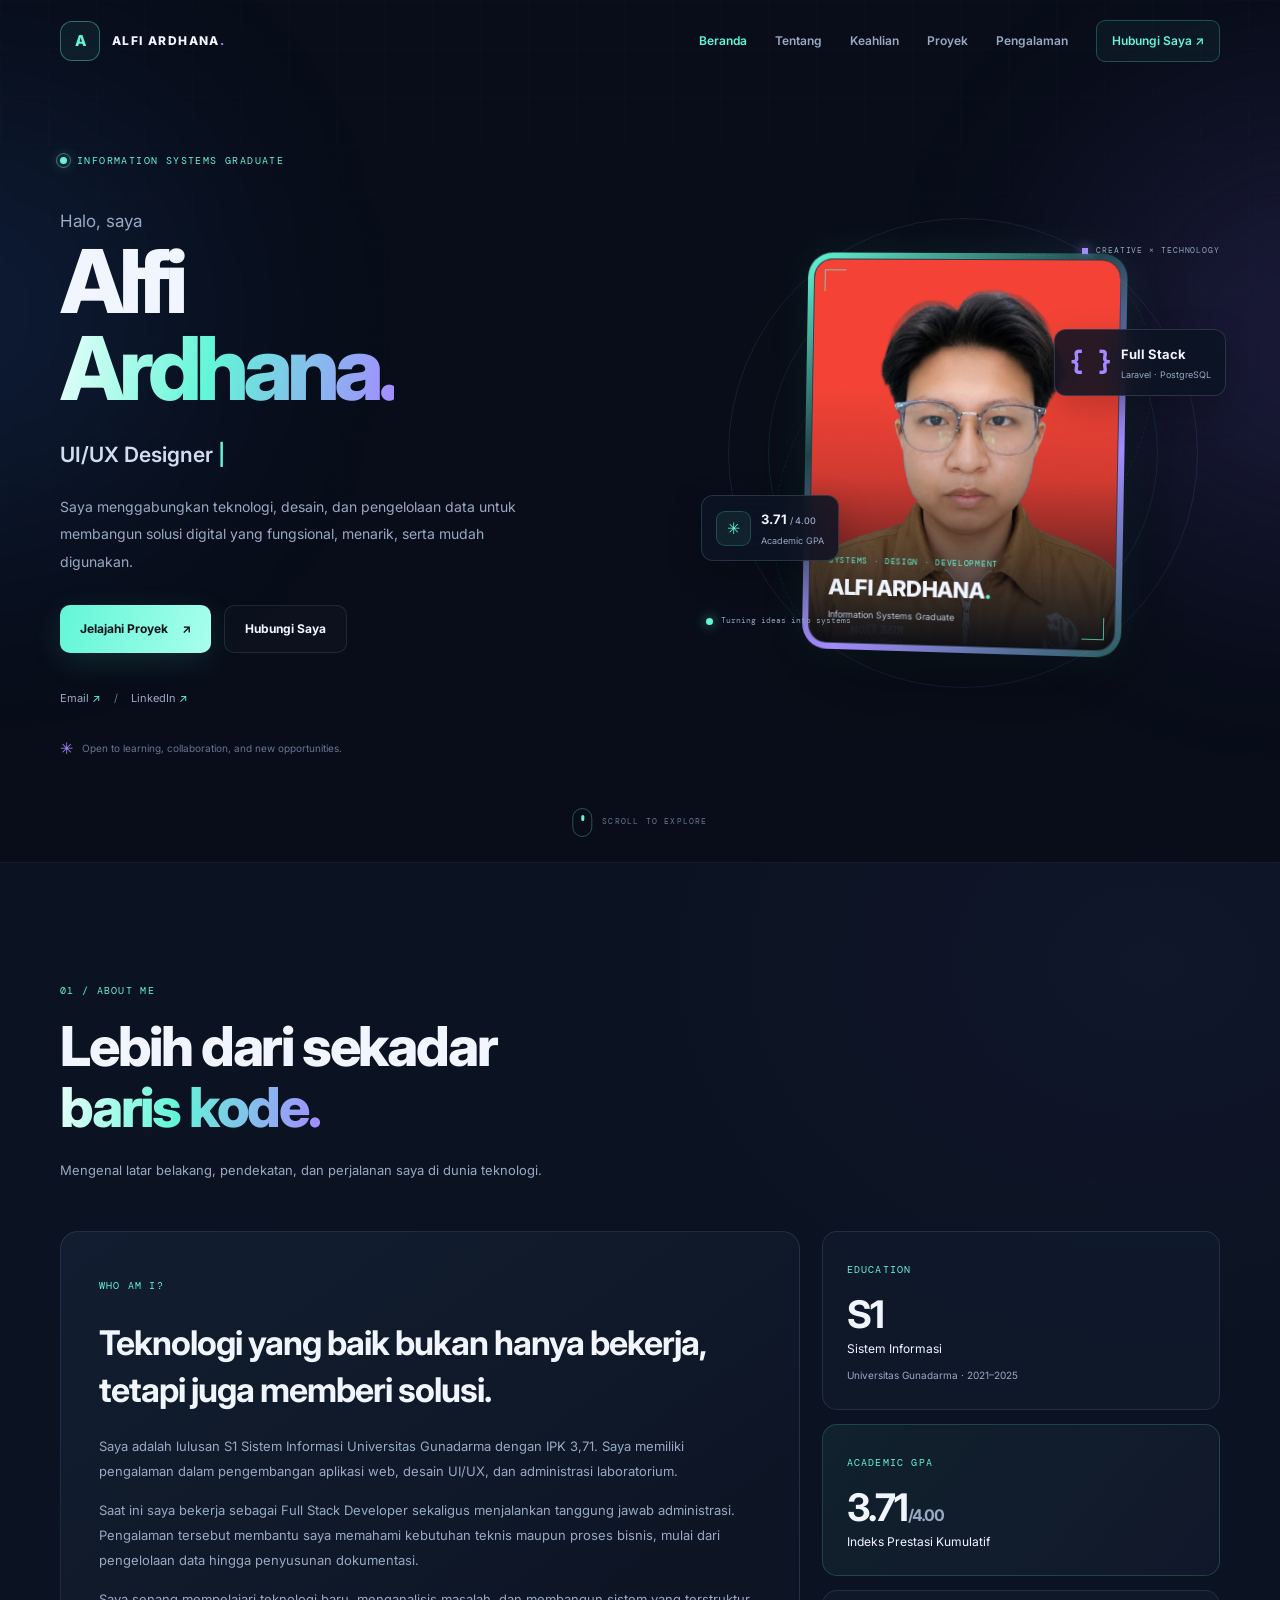
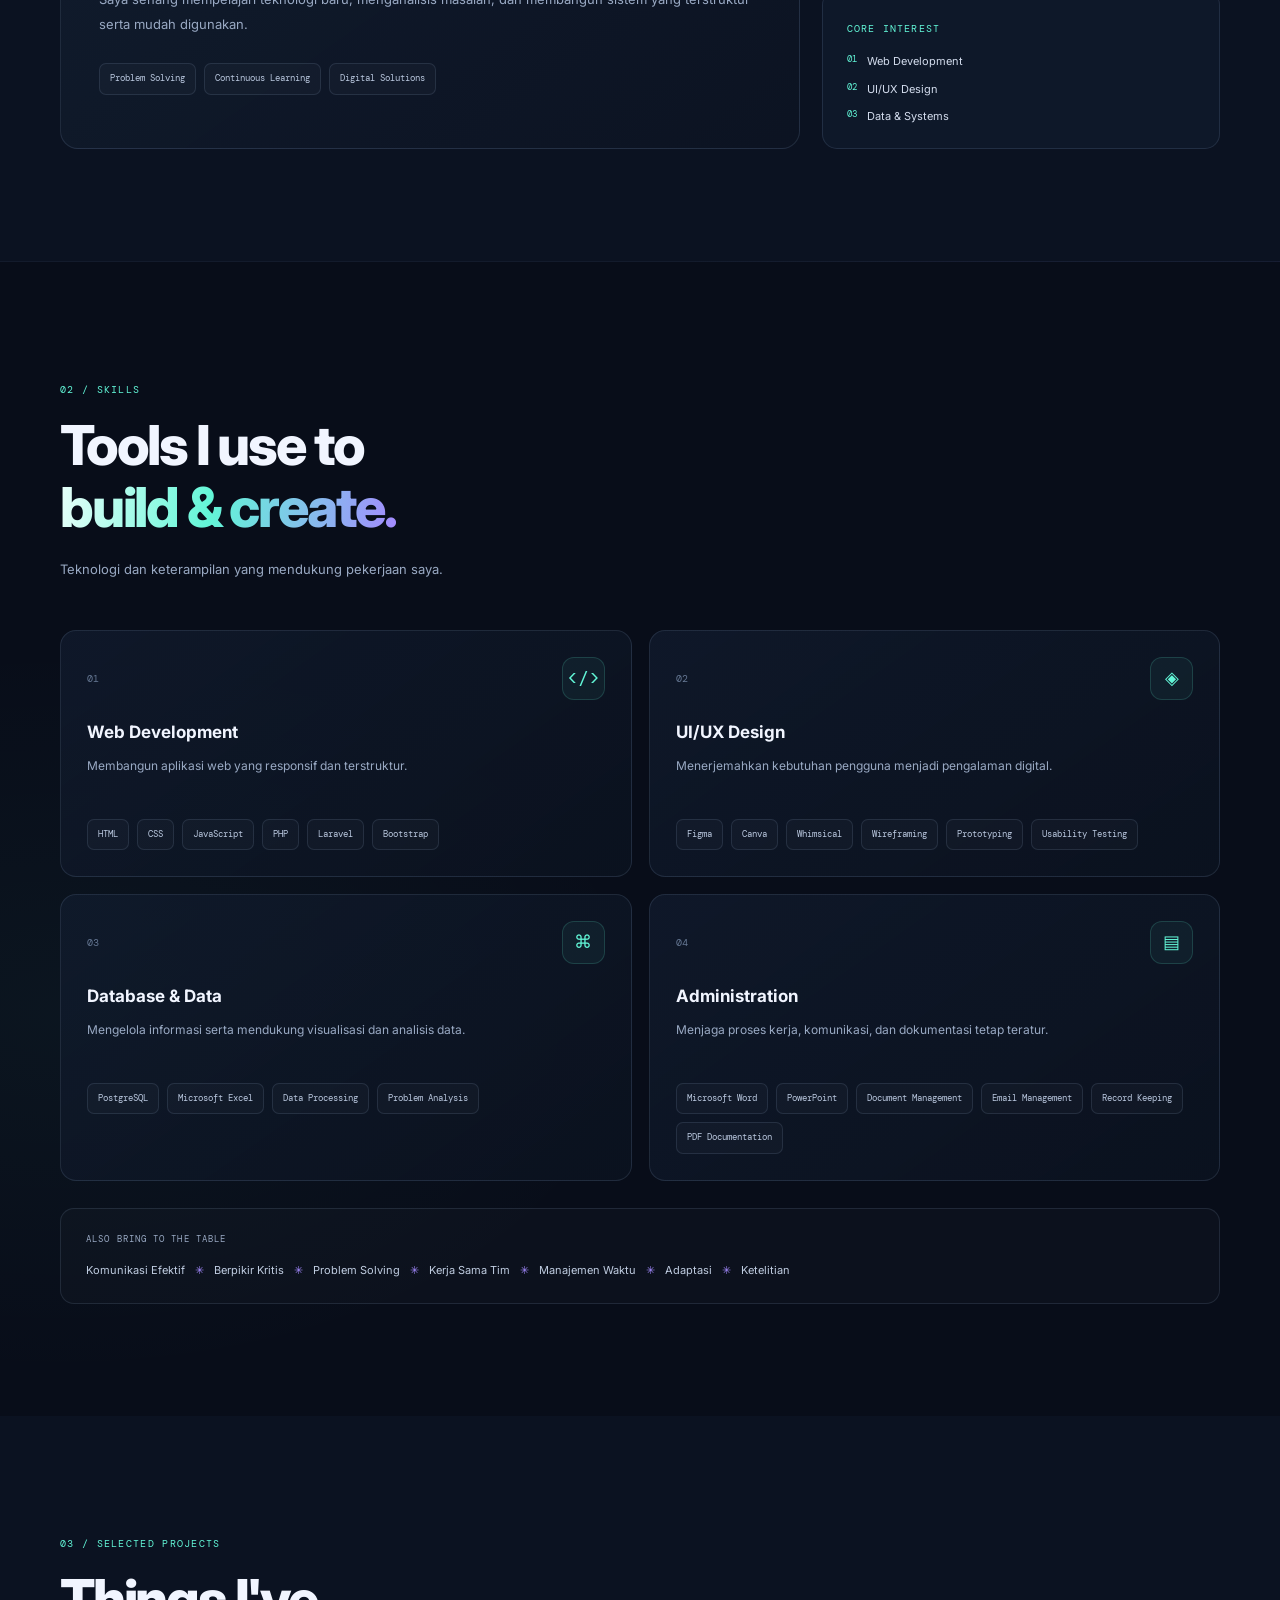
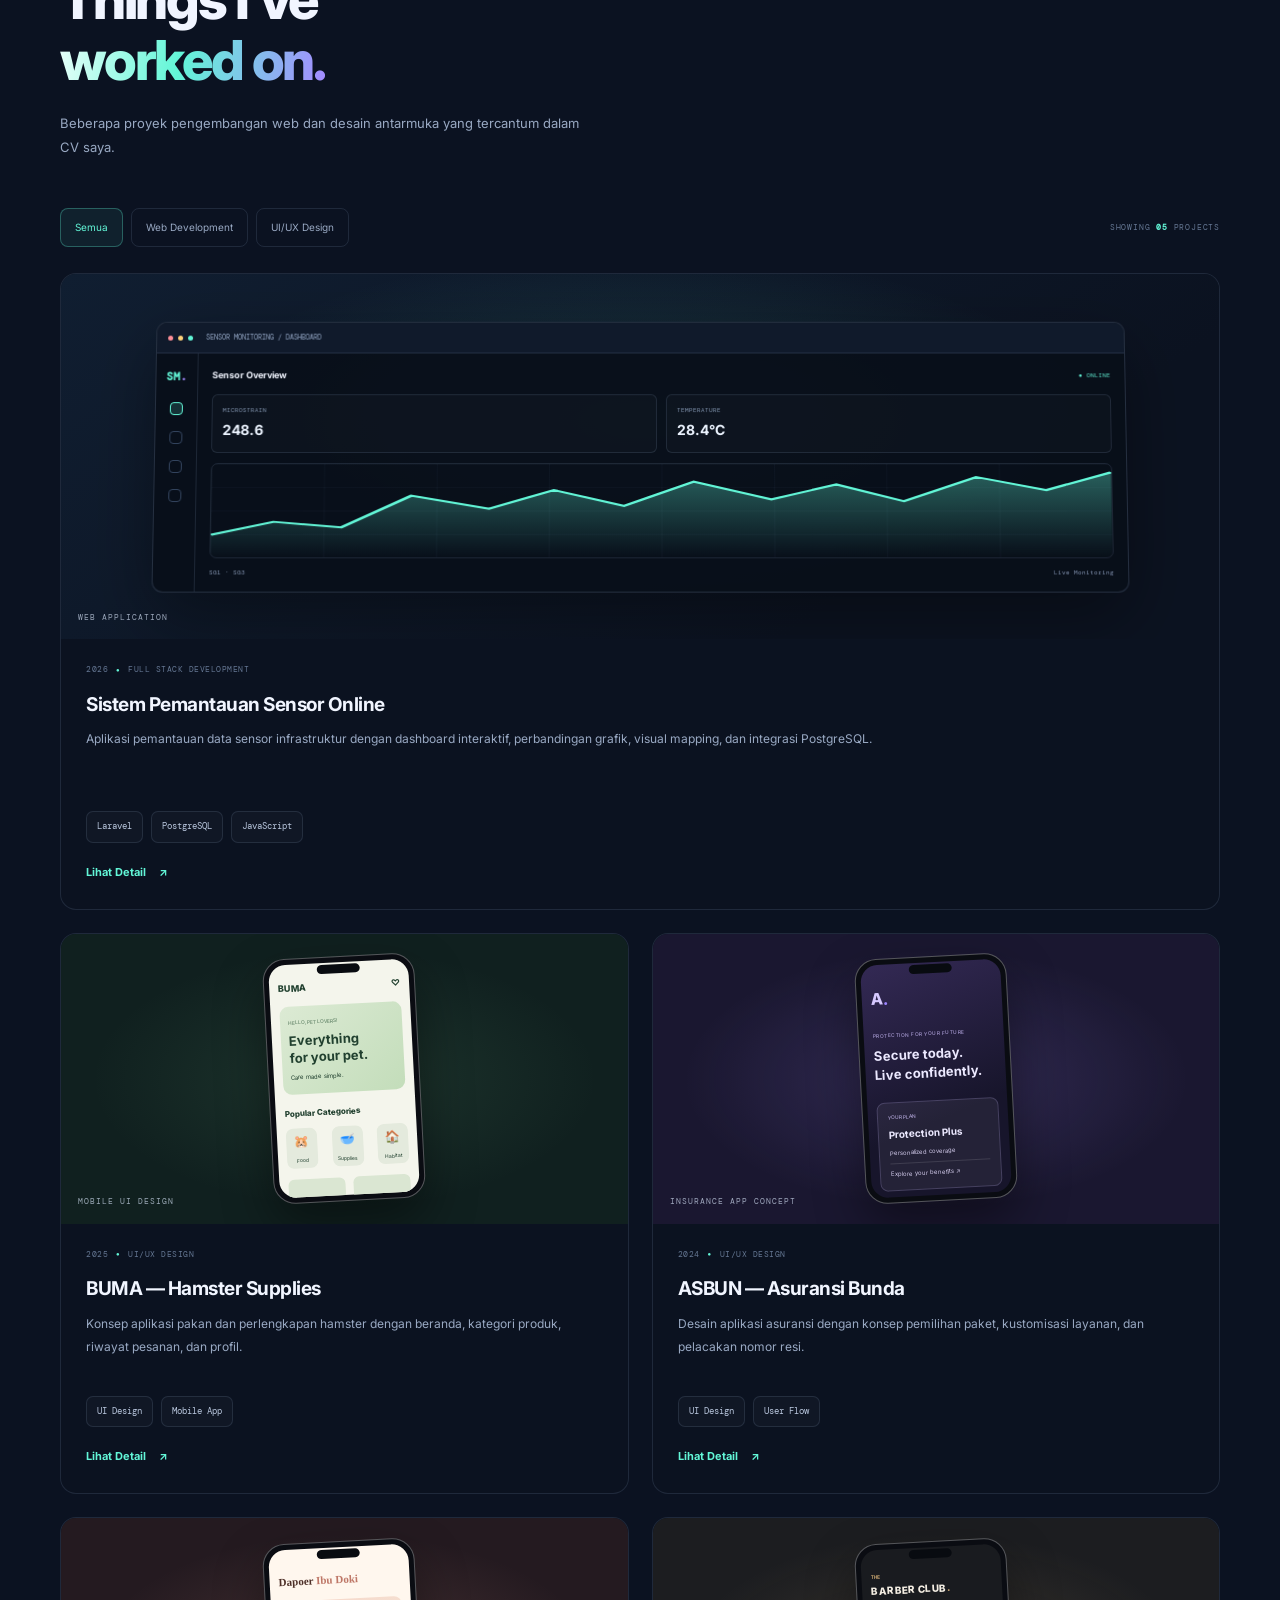
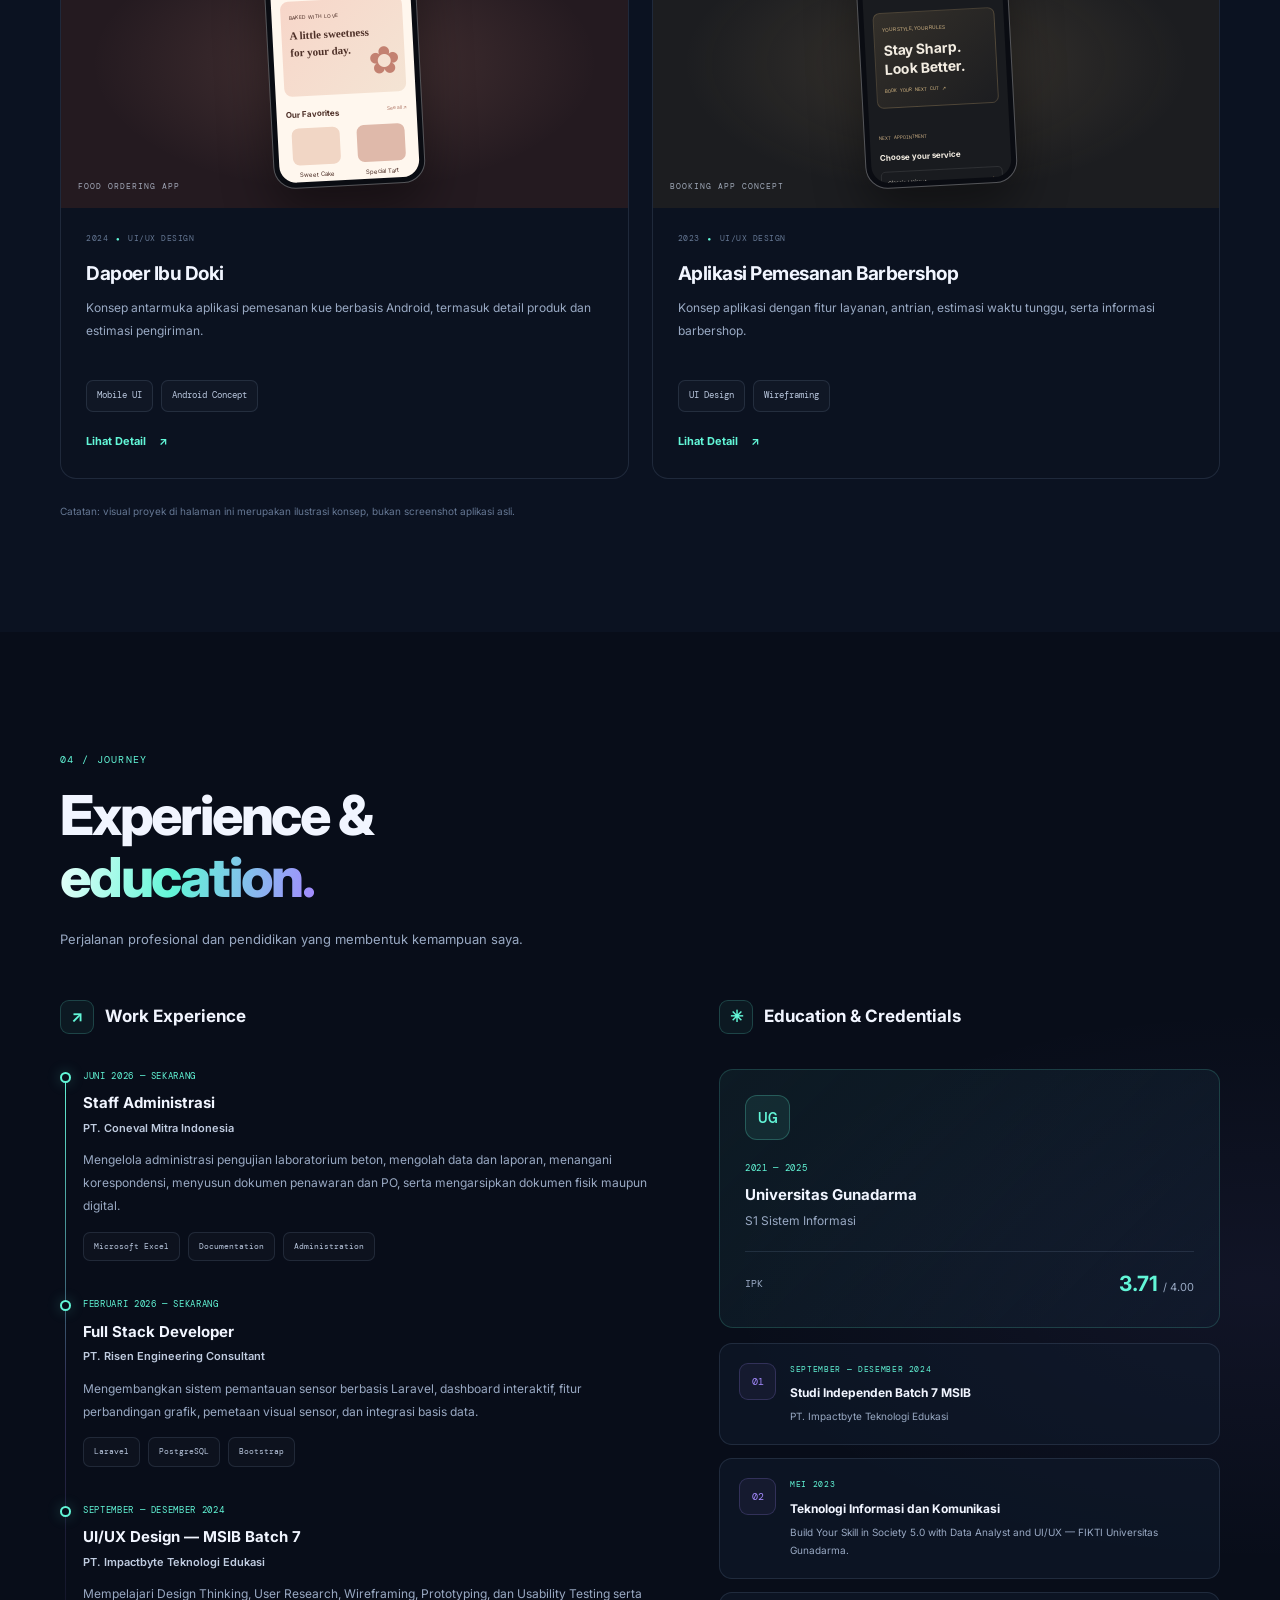
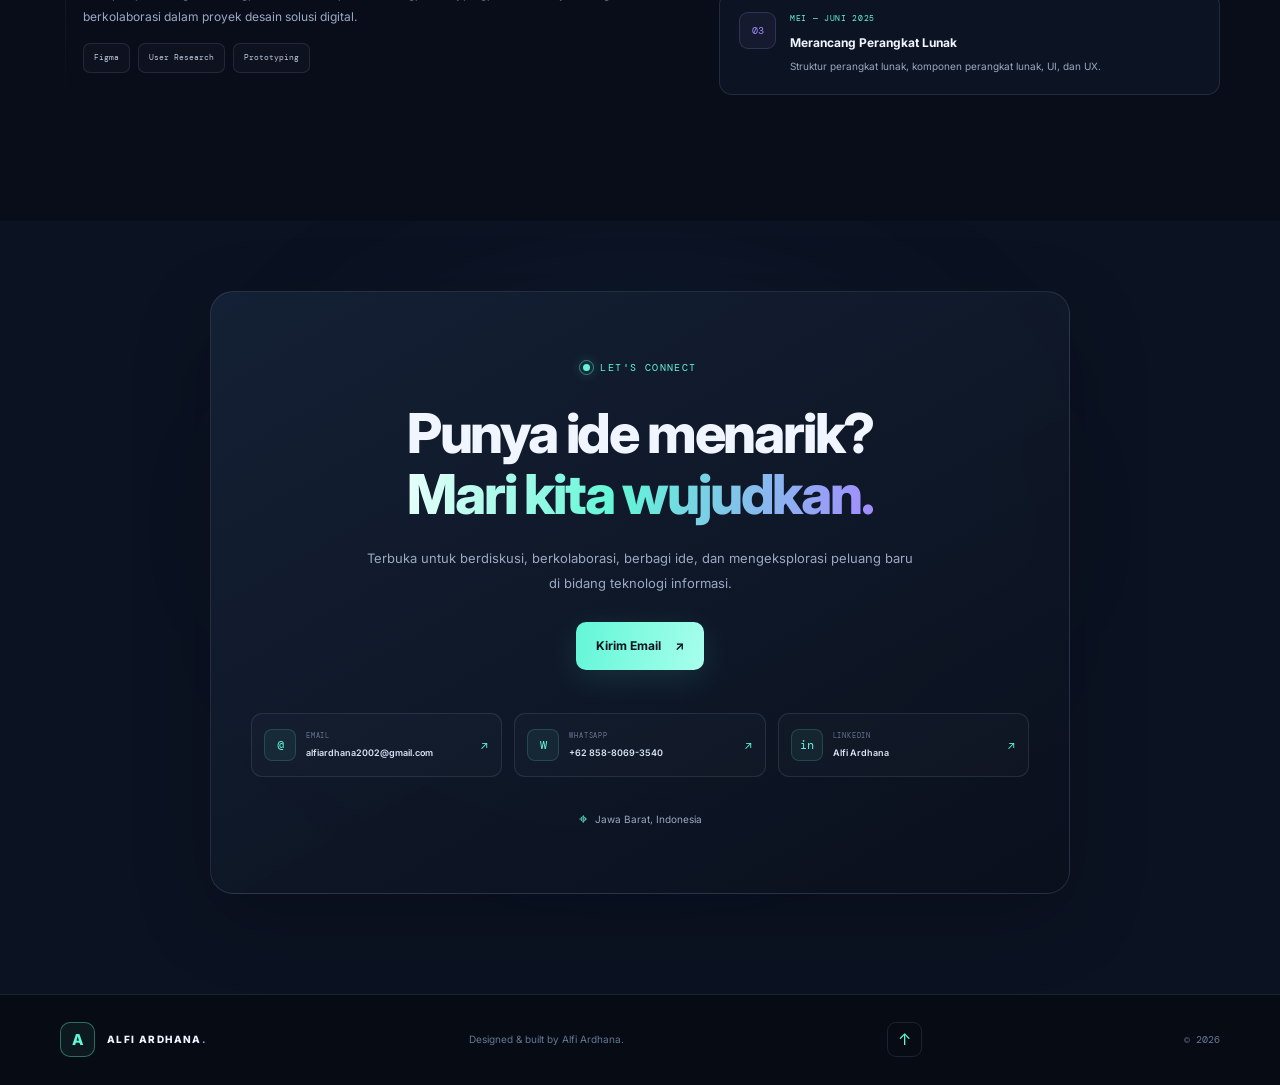
==== commit 9e04cdf8: "Update index.html" ====
--- a/index.html
+++ b/index.html
@@ -864,7 +864,7 @@
         <span class="brand-name">ALFI ARDHANA<span class="brand-dot">.</span></span>
       </a>
 
-      <p>Designed & built with <span>♥</span> by Alfi Ardhana.</p>
+      <p>Designed & built by Alfi Ardhana.</p>
 
       <a href="#home" class="back-to-top" aria-label="Kembali ke atas">↑</a>
 
